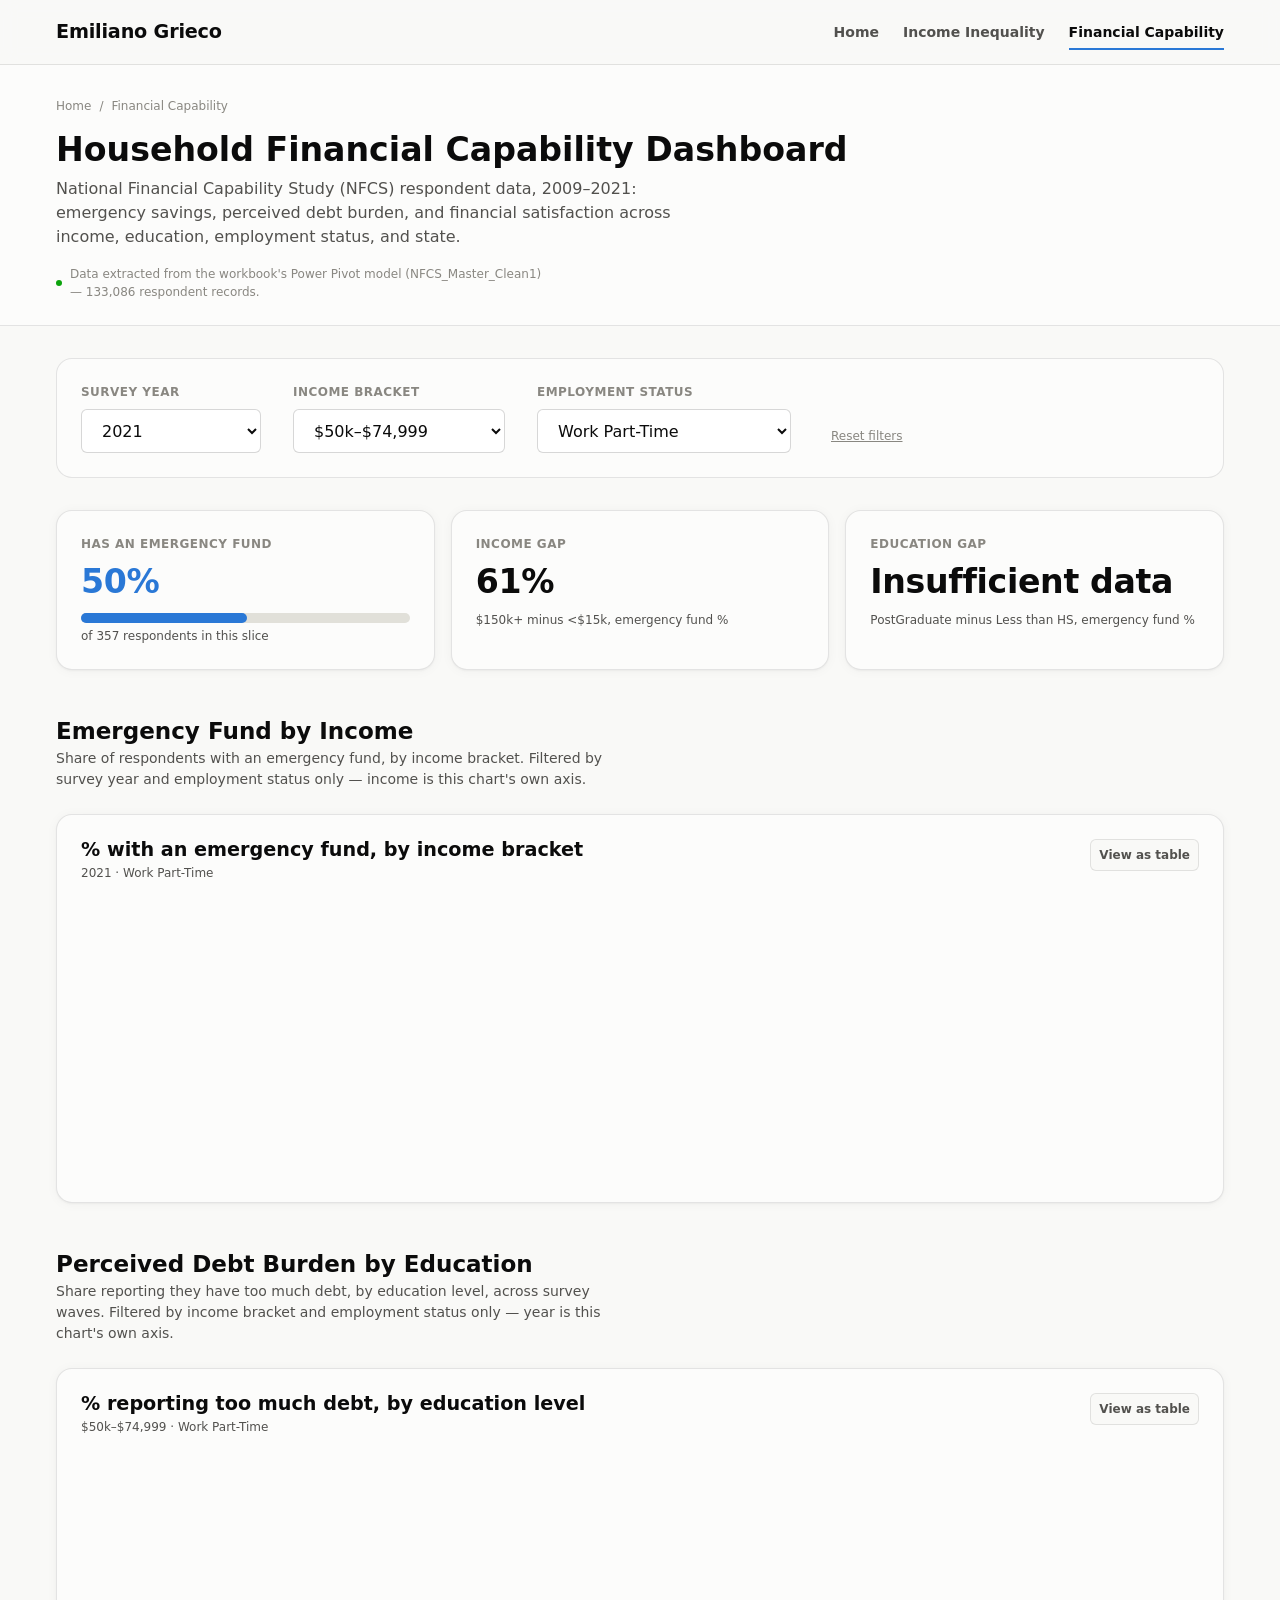
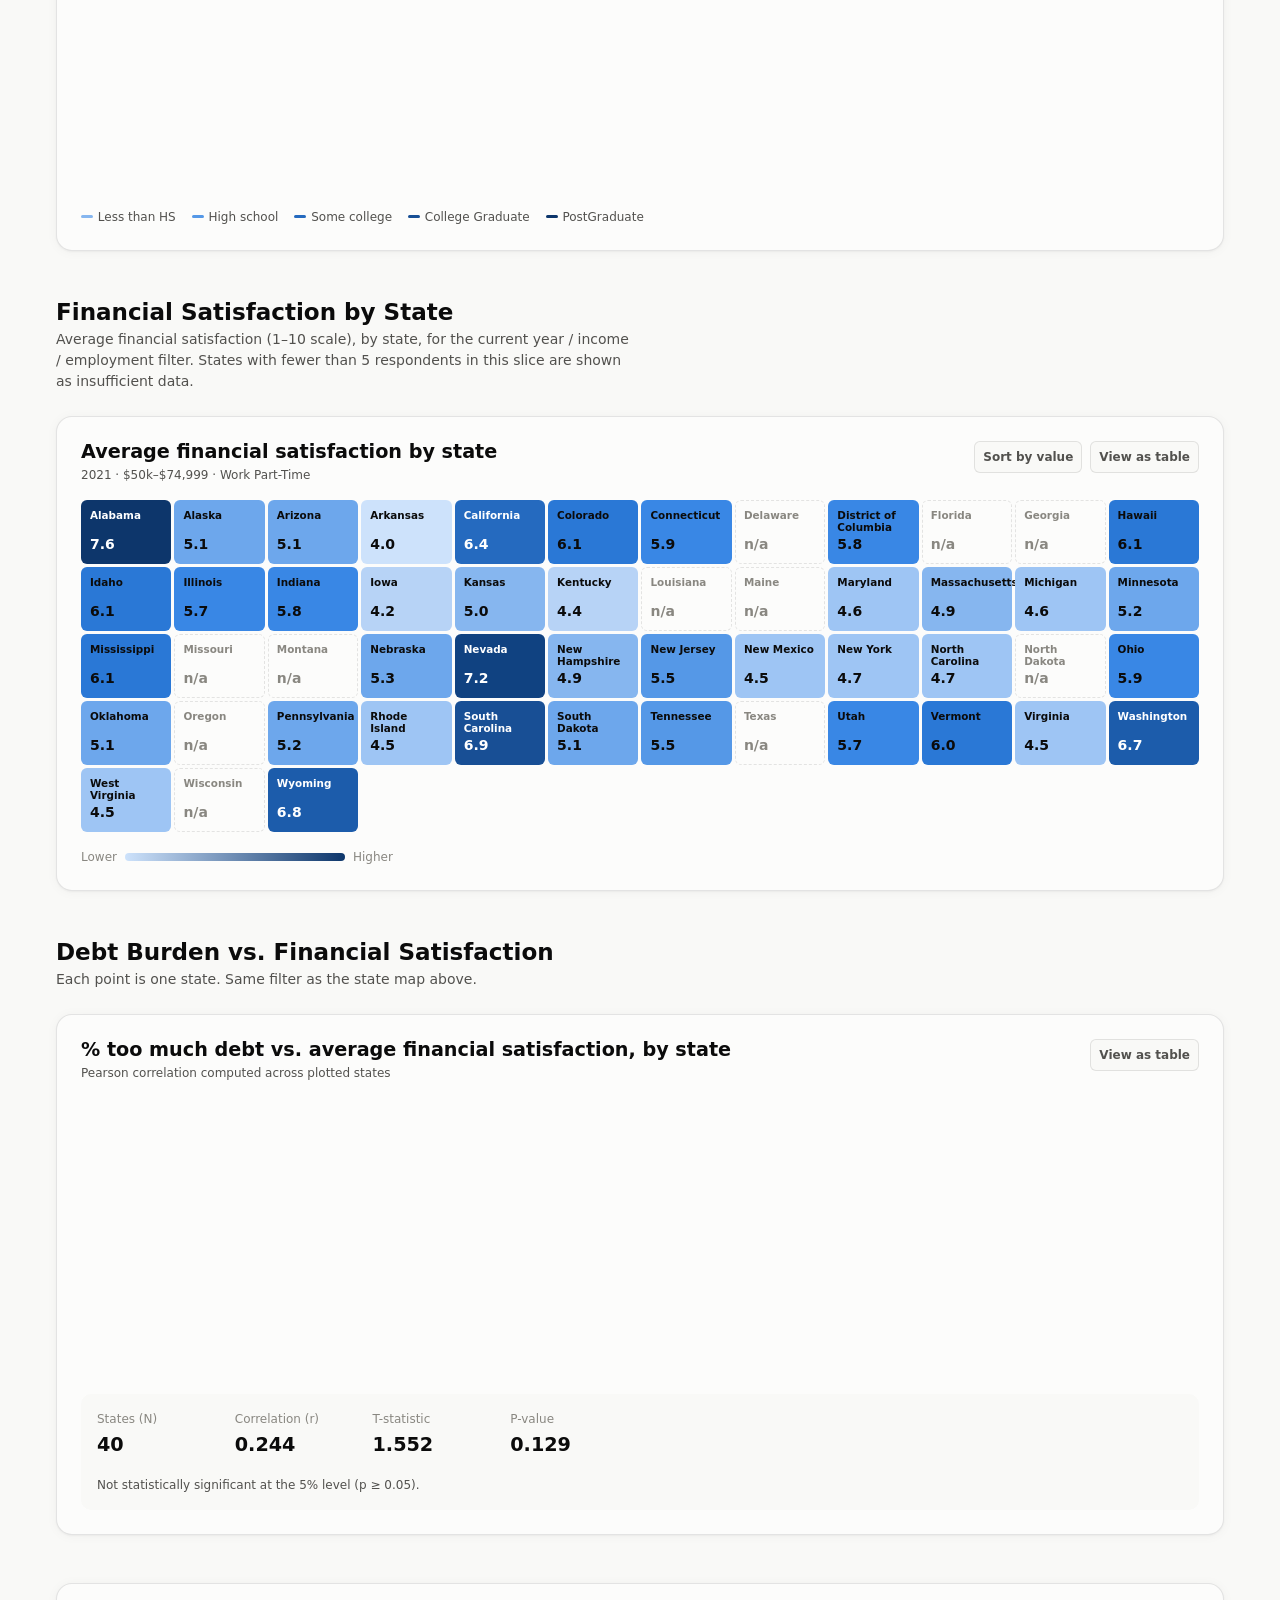
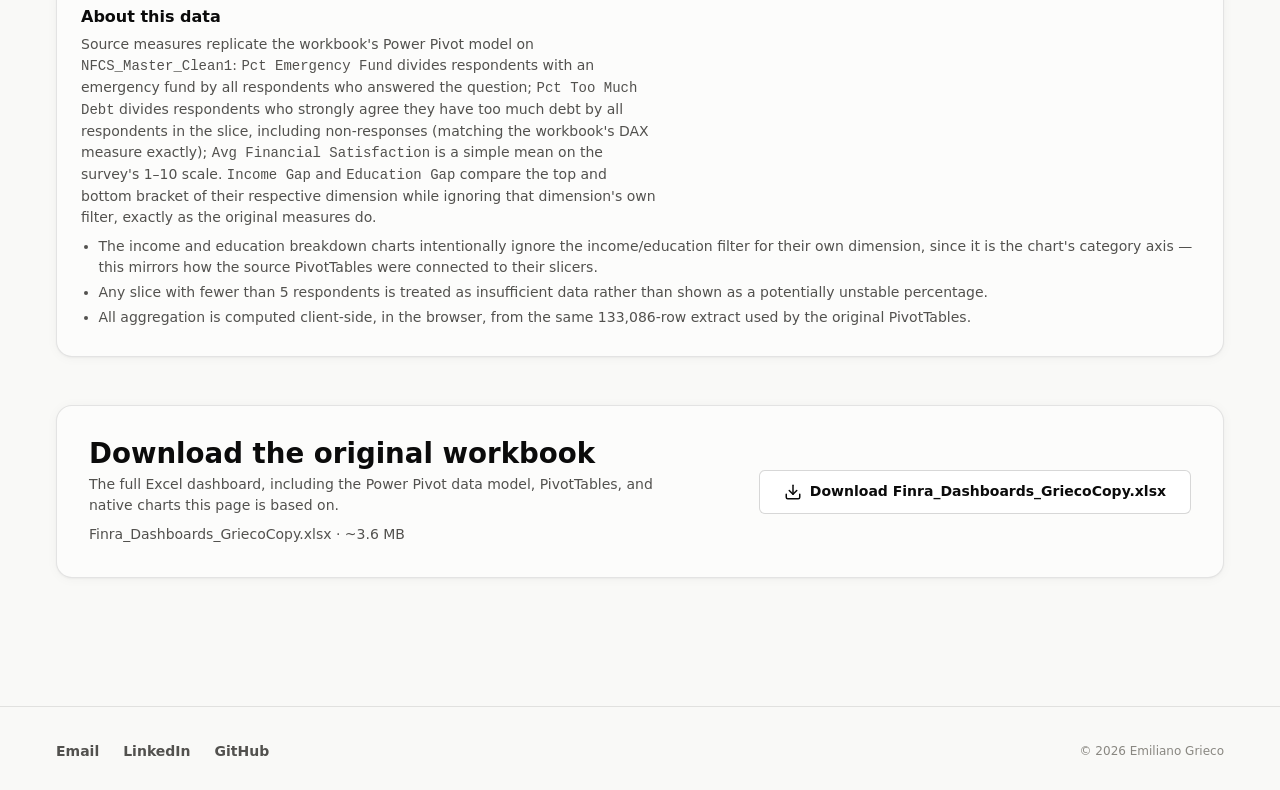
==== finra/index.html @ 2ee46f4a "Initial commit: WebTest2 portfolio site Portfolio site with Gini and FINRA data dashboards." ====
<!doctype html>
<html lang="en">
<head>
  <meta charset="UTF-8" />
  <meta name="viewport" content="width=device-width, initial-scale=1" />
  <title>Household Financial Capability Dashboard — Emiliano Grieco</title>
  <meta name="description" content="Interactive dashboard of U.S. household financial capability: emergency savings, debt burden, and financial satisfaction by income, education, employment, and state, from the National Financial Capability Study." />
  <link rel="icon" type="image/svg+xml" href="../assets/img/favicon.svg" />
  <link rel="stylesheet" href="../assets/css/styles.css" />
</head>
<body>
  <a class="skip-link" href="#main-content">Skip to main content</a>

  <header class="site-header">
    <div class="container">
      <a class="brand" href="../index.html">Emiliano Grieco</a>
      <nav class="main-nav" aria-label="Primary">
        <ul>
          <li><a href="../index.html">Home</a></li>
          <li><a href="../gini/index.html">Income Inequality</a></li>
          <li><a href="index.html" aria-current="page">Financial Capability</a></li>
        </ul>
      </nav>
    </div>
  </header>

  <div class="dash-header">
    <div class="container">
      <ol class="breadcrumb">
        <li><a href="../index.html">Home</a></li>
        <li>Financial Capability</li>
      </ol>
      <h1>Household Financial Capability Dashboard</h1>
      <p class="hero-bio">
        National Financial Capability Study (NFCS) respondent data, 2009–2021: emergency
        savings, perceived debt burden, and financial satisfaction across income, education,
        employment status, and state.
      </p>
      <p class="dash-source-note">
        <span class="dot" aria-hidden="true"></span>
        Data extracted from the workbook's Power Pivot model (NFCS_Master_Clean1) — 133,086 respondent records.
      </p>
    </div>
  </div>

  <main id="main-content" class="dash-main">
    <div class="container">

      <div class="filter-bar" role="group" aria-label="Dashboard filters">
        <div class="filter-field">
          <label for="yearSelect">Survey year</label>
          <select id="yearSelect"></select>
        </div>
        <div class="filter-field">
          <label for="incomeSelect">Income bracket</label>
          <select id="incomeSelect"></select>
        </div>
        <div class="filter-field">
          <label for="employmentSelect">Employment status</label>
          <select id="employmentSelect"></select>
        </div>
        <button class="filter-reset" id="resetFilters" type="button">Reset filters</button>
      </div>

      <section class="dash-section" aria-labelledby="kpi-heading">
        <h2 id="kpi-heading" class="sr-only">Key figures for current filter</h2>
        <div class="kpi-row" id="kpiRow">
          <div class="card stat-tile">
            <span class="stat-label">Has an emergency fund</span>
            <span class="stat-value accent skeleton" id="kpiEf">&nbsp;</span>
            <div class="heat-scale" style="margin-top:2px">
              <div class="range-track" style="flex:1;max-width:none">
                <div class="range-fill" id="kpiEfMeter" style="left:0;width:0%"></div>
              </div>
            </div>
            <span class="stat-sub" id="kpiEfSub">of respondents in this slice</span>
          </div>
          <div class="card stat-tile">
            <span class="stat-label">Income gap</span>
            <span class="stat-value skeleton" id="kpiIncomeGap">&nbsp;</span>
            <span class="stat-sub">$150k+ minus &lt;$15k, emergency fund %</span>
          </div>
          <div class="card stat-tile">
            <span class="stat-label">Education gap</span>
            <span class="stat-value skeleton" id="kpiEduGap">&nbsp;</span>
            <span class="stat-sub">PostGraduate minus Less than HS, emergency fund %</span>
          </div>
        </div>
      </section>

      <section class="dash-section" aria-labelledby="income-heading">
        <h2 id="income-heading">Emergency Fund by Income</h2>
        <p class="section-desc">Share of respondents with an emergency fund, by income bracket. Filtered by survey year and employment status only — income is this chart's own axis.</p>
        <div class="card chart-card full-width">
          <div class="chart-card-head">
            <div>
              <h3>% with an emergency fund, by income bracket</h3>
              <p class="chart-caption" id="incomeChartCaption">2021 · Work Part-Time</p>
            </div>
            <button class="table-toggle" id="incomeTableToggle" type="button" aria-pressed="false">View as table</button>
          </div>
          <div class="chart-canvas-wrap" id="incomeCanvasWrap">
            <canvas id="incomeChart" role="img" aria-label="Bar chart of percentage with an emergency fund by income bracket"></canvas>
          </div>
          <div id="incomeTableWrap" hidden></div>
        </div>
      </section>

      <section class="dash-section" aria-labelledby="debt-heading">
        <h2 id="debt-heading">Perceived Debt Burden by Education</h2>
        <p class="section-desc">Share reporting they have too much debt, by education level, across survey waves. Filtered by income bracket and employment status only — year is this chart's own axis.</p>
        <div class="card chart-card full-width">
          <div class="chart-card-head">
            <div>
              <h3>% reporting too much debt, by education level</h3>
              <p class="chart-caption" id="debtChartCaption">$50k–$74,999 · Work Part-Time</p>
            </div>
            <button class="table-toggle" id="debtTableToggle" type="button" aria-pressed="false">View as table</button>
          </div>
          <div class="chart-canvas-wrap tall" id="debtCanvasWrap">
            <canvas id="debtChart" role="img" aria-label="Line chart of percentage reporting too much debt by education level across survey years"></canvas>
          </div>
          <div class="chart-legend" id="debtLegend"></div>
          <div id="debtTableWrap" hidden></div>
        </div>
      </section>

      <section class="dash-section" aria-labelledby="state-heading">
        <h2 id="state-heading">Financial Satisfaction by State</h2>
        <p class="section-desc">Average financial satisfaction (1–10 scale), by state, for the current year / income / employment filter. States with fewer than 5 respondents in this slice are shown as insufficient data.</p>
        <div class="card chart-card full-width">
          <div class="chart-card-head">
            <div>
              <h3>Average financial satisfaction by state</h3>
              <p class="chart-caption" id="stateChartCaption">2021 · $50k–$74,999 · Work Part-Time</p>
            </div>
            <div class="cluster" style="gap:8px">
              <button class="table-toggle" id="stateSortToggle" type="button" aria-pressed="false">Sort by value</button>
              <button class="table-toggle" id="stateTableToggle" type="button" aria-pressed="false">View as table</button>
            </div>
          </div>
          <div id="stateHeatmapWrap">
            <div class="heatmap-grid skeleton" id="stateHeatmap" style="min-height:220px"></div>
            <div class="heat-scale">
              <span>Lower</span>
              <span class="heat-scale-bar" aria-hidden="true"></span>
              <span>Higher</span>
            </div>
          </div>
          <div id="stateTableWrap" hidden></div>
        </div>
      </section>

      <section class="dash-section" aria-labelledby="corr-heading">
        <h2 id="corr-heading">Debt Burden vs. Financial Satisfaction</h2>
        <p class="section-desc">Each point is one state. Same filter as the state map above.</p>
        <div class="card chart-card full-width">
          <div class="chart-card-head">
            <div>
              <h3>% too much debt vs. average financial satisfaction, by state</h3>
              <p class="chart-caption">Pearson correlation computed across plotted states</p>
            </div>
            <button class="table-toggle" id="corrTableToggle" type="button" aria-pressed="false">View as table</button>
          </div>
          <div class="chart-canvas-wrap" id="corrCanvasWrap">
            <canvas id="corrChart" role="img" aria-label="Scatter plot of percentage too much debt versus average financial satisfaction by state"></canvas>
          </div>
          <div id="corrTableWrap" hidden></div>
          <div class="stat-box" id="corrStatBox"></div>
        </div>
      </section>

      <section class="dash-section">
        <div class="card notes-card">
          <h3>About this data</h3>
          <p>
            Source measures replicate the workbook's Power Pivot model on <code>NFCS_Master_Clean1</code>:
            <code>Pct Emergency Fund</code> divides respondents with an emergency fund by all respondents who
            answered the question; <code>Pct Too Much Debt</code> divides respondents who strongly agree they
            have too much debt by all respondents in the slice, including non-responses (matching the workbook's
            DAX measure exactly); <code>Avg Financial Satisfaction</code> is a simple mean on the survey's 1–10 scale.
            <code>Income Gap</code> and <code>Education Gap</code> compare the top and bottom bracket of their
            respective dimension while ignoring that dimension's own filter, exactly as the original measures do.
          </p>
          <ul>
            <li>The income and education breakdown charts intentionally ignore the income/education filter for their own dimension, since it is the chart's category axis — this mirrors how the source PivotTables were connected to their slicers.</li>
            <li>Any slice with fewer than 5 respondents is treated as insufficient data rather than shown as a potentially unstable percentage.</li>
            <li>All aggregation is computed client-side, in the browser, from the same 133,086-row extract used by the original PivotTables.</li>
          </ul>
        </div>
      </section>

      <section class="card download-card">
        <div class="download-copy">
          <h3>Download the original workbook</h3>
          <p>The full Excel dashboard, including the Power Pivot data model, PivotTables, and native charts this page is based on.</p>
          <p class="download-meta">Finra_Dashboards_GriecoCopy.xlsx · ~3.6 MB</p>
        </div>
        <a class="btn btn-download" href="../assets/downloads/Finra_Dashboards_GriecoCopy.xlsx" download>
          <svg width="18" height="18" viewBox="0 0 24 24" fill="none" stroke="currentColor" stroke-width="2" stroke-linecap="round" stroke-linejoin="round" aria-hidden="true"><path d="M21 15v4a2 2 0 0 1-2 2H5a2 2 0 0 1-2-2v-4"/><polyline points="7 10 12 15 17 10"/><line x1="12" y1="15" x2="12" y2="3"/></svg>
          Download Finra_Dashboards_GriecoCopy.xlsx
        </a>
      </section>

    </div>
  </main>

  <footer class="site-footer">
    <div class="container">
      <ul class="footer-links">
        <li><a href="mailto:griecoemiliano04@gmail.com">Email</a></li>
        <li><a href="https://www.linkedin.com/in/emilianogrieco" target="_blank" rel="noopener noreferrer">LinkedIn</a></li>
        <li><a href="https://github.com/Emig-123" target="_blank" rel="noopener noreferrer">GitHub</a></li>
      </ul>
      <p class="footer-note">&copy; <span id="footer-year"></span> Emiliano Grieco</p>
    </div>
  </footer>

  <script src="../assets/js/vendor/chart.umd.js"></script>
  <script src="../assets/js/charts.js"></script>
  <script src="../assets/js/finra.js"></script>
  <script>
    document.getElementById("footer-year").textContent = new Date().getFullYear();
  </script>
</body>
</html>
---- assets/css/styles.css ----
/* ==========================================================================
   Design tokens
   ========================================================================== */
:root {
  color-scheme: light;

  /* Surfaces */
  --page-bg: #f9f9f7;
  --surface: #fcfcfb;
  --surface-raised: #ffffff;

  /* Ink */
  --ink-primary: #0b0b0b;
  --ink-secondary: #52514e;
  --ink-muted: #898781;
  --ink-on-accent: #ffffff;

  /* Structure */
  --border: rgba(11, 11, 11, 0.10);
  --border-strong: rgba(11, 11, 11, 0.16);
  --gridline: #e1e0d9;
  --baseline: #c3c2b7;

  /* Brand / accent (categorical slot 1 — blue) */
  --accent: #2a78d6;
  --accent-strong: #184f95;
  --accent-wash: rgba(42, 120, 214, 0.10);
  --accent-wash-strong: rgba(42, 120, 214, 0.18);

  /* Categorical (fixed order — never cycle) */
  --series-1: #2a78d6; /* blue */
  --series-2: #008300; /* green */
  --series-3: #e87ba4; /* magenta */
  --series-4: #eda100; /* yellow */
  --series-5: #1baf7a; /* aqua */
  --series-6: #eb6834; /* orange */
  --series-7: #4a3aa7; /* violet */
  --series-8: #e34948; /* red */

  /* Sequential blue ramp (100 light -> 700 dark) */
  --seq-100: #cde2fb;
  --seq-150: #b7d3f6;
  --seq-200: #9ec5f4;
  --seq-250: #86b6ef;
  --seq-300: #6da7ec;
  --seq-350: #5598e7;
  --seq-400: #3987e5;
  --seq-450: #2a78d6;
  --seq-500: #256abf;
  --seq-550: #1c5cab;
  --seq-600: #184f95;
  --seq-650: #104281;
  --seq-700: #0d366b;

  /* Diverging */
  --div-pos: #2a78d6;
  --div-neg: #e34948;
  --div-mid: #f0efec;

  /* Status (fixed — never themed) */
  --status-good: #0ca30c;
  --status-good-text: #006300;
  --status-warning: #fab219;
  --status-serious: #ec835a;
  --status-critical: #d03b3b;

  /* Spacing (8px unit, 4px fine) */
  --sp-1: 0.25rem;  /* 4  */
  --sp-2: 0.5rem;   /* 8  */
  --sp-3: 1rem;     /* 16 */
  --sp-4: 1.5rem;   /* 24 */
  --sp-5: 2rem;     /* 32 */
  --sp-6: 3rem;     /* 48 */
  --sp-7: 4rem;     /* 64 */

  /* Type scale (Minor Third, 16px base) */
  --fs-xs: 0.75rem;
  --fs-sm: 0.875rem;
  --fs-base: 1rem;
  --fs-md: 1.2rem;
  --fs-lg: 1.44rem;
  --fs-xl: 1.728rem;
  --fs-2xl: 2.074rem;
  --fs-3xl: clamp(2.074rem, 1.7rem + 1.6vw, 3rem);
  --fs-hero: clamp(2.488rem, 2rem + 2.2vw, 4rem);

  --font-sans: system-ui, -apple-system, "Segoe UI", Roboto, sans-serif;

  --radius-sm: 6px;
  --radius-md: 10px;
  --radius-lg: 16px;

  --shadow-card: 0 1px 2px rgba(11, 11, 11, 0.04), 0 1px 12px rgba(11, 11, 11, 0.04);

  --max-width: 76rem;

  --transition-fast: 120ms ease;
  --transition-base: 200ms ease;
}

@media (prefers-color-scheme: dark) {
  :root:where(:not([data-theme="light"])) {
    color-scheme: dark;

    --page-bg: #0d0d0d;
    --surface: #1a1a19;
    --surface-raised: #201f1e;

    --ink-primary: #ffffff;
    --ink-secondary: #c3c2b7;
    --ink-muted: #898781;
    --ink-on-accent: #ffffff;

    --border: rgba(255, 255, 255, 0.10);
    --border-strong: rgba(255, 255, 255, 0.18);
    --gridline: #2c2c2a;
    --baseline: #383835;

    --accent: #3987e5;
    --accent-strong: #86b6ef;
    --accent-wash: rgba(57, 135, 229, 0.14);
    --accent-wash-strong: rgba(57, 135, 229, 0.24);

    --series-1: #3987e5;
    --series-2: #008300;
    --series-3: #d55181;
    --series-4: #c98500;
    --series-5: #199e70;
    --series-6: #d95926;
    --series-7: #9085e9;
    --series-8: #e66767;

    --div-pos: #3987e5;
    --div-neg: #e66767;
    --div-mid: #383835;

    --status-good: #0ca30c;
    --status-good-text: #0ca30c;

    --shadow-card: 0 1px 2px rgba(0, 0, 0, 0.3), 0 1px 12px rgba(0, 0, 0, 0.24);
  }
}

:root[data-theme="dark"] {
  color-scheme: dark;
  --page-bg: #0d0d0d;
  --surface: #1a1a19;
  --surface-raised: #201f1e;
  --ink-primary: #ffffff;
  --ink-secondary: #c3c2b7;
  --ink-muted: #898781;
  --ink-on-accent: #ffffff;
  --border: rgba(255, 255, 255, 0.10);
  --border-strong: rgba(255, 255, 255, 0.18);
  --gridline: #2c2c2a;
  --baseline: #383835;
  --accent: #3987e5;
  --accent-strong: #86b6ef;
  --accent-wash: rgba(57, 135, 229, 0.14);
  --accent-wash-strong: rgba(57, 135, 229, 0.24);
  --series-1: #3987e5;
  --series-2: #008300;
  --series-3: #d55181;
  --series-4: #c98500;
  --series-5: #199e70;
  --series-6: #d95926;
  --series-7: #9085e9;
  --series-8: #e66767;
  --div-pos: #3987e5;
  --div-neg: #e66767;
  --div-mid: #383835;
  --shadow-card: 0 1px 2px rgba(0, 0, 0, 0.3), 0 1px 12px rgba(0, 0, 0, 0.24);
}

/* ==========================================================================
   Reset & base
   ========================================================================== */
*, *::before, *::after { box-sizing: border-box; }
* { margin: 0; }

html {
  font-size: 100%;
  -webkit-text-size-adjust: 100%;
}

html {
  overflow-x: hidden;
}

body {
  font-family: var(--font-sans);
  font-size: var(--fs-base);
  line-height: 1.5;
  color: var(--ink-primary);
  background: var(--page-bg);
  min-height: 100vh;
  overflow-x: hidden;
}

img, picture, svg { display: block; max-width: 100%; }

h1, h2, h3, h4 { line-height: 1.15; font-weight: 700; text-wrap: balance; }
h1 { font-size: var(--fs-3xl); }
h2 { font-size: var(--fs-2xl); }
h3 { font-size: var(--fs-xl); }
h4 { font-size: var(--fs-md); }

p { max-width: 65ch; }
p.wide { max-width: none; }

a { color: var(--accent); text-decoration-thickness: from-font; text-underline-offset: 0.15em; }
a:hover { color: var(--accent-strong); }

ul, ol { padding-left: 1.25em; }

button, input, select, textarea { font: inherit; color: inherit; }

table { border-collapse: collapse; width: 100%; }

@media (prefers-reduced-motion: reduce) {
  *, *::before, *::after {
    animation-duration: 0.01ms !important;
    animation-iteration-count: 1 !important;
    transition-duration: 0.01ms !important;
    scroll-behavior: auto !important;
  }
}

/* Focus visibility */
:focus-visible {
  outline: 2px solid var(--accent);
  outline-offset: 2px;
  border-radius: 2px;
}
:focus:not(:focus-visible) { outline: none; }

.sr-only {
  position: absolute;
  width: 1px; height: 1px;
  padding: 0; margin: -1px;
  overflow: hidden;
  clip: rect(0, 0, 0, 0);
  white-space: nowrap;
  border: 0;
}

.skip-link {
  position: absolute;
  left: var(--sp-3);
  top: -3rem;
  z-index: 100;
  background: var(--accent);
  color: var(--ink-on-accent);
  padding: var(--sp-2) var(--sp-3);
  border-radius: var(--radius-sm);
  font-weight: 600;
  transition: top var(--transition-fast);
}
.skip-link:focus {
  top: var(--sp-3);
}

/* ==========================================================================
   Layout
   ========================================================================== */
.container {
  width: 100%;
  max-width: var(--max-width);
  margin-inline: auto;
  padding-inline: var(--sp-4);
  min-width: 0;
}

@media (max-width: 640px) {
  .container { padding-inline: var(--sp-3); }
}

.stack { display: flex; flex-direction: column; }
.cluster { display: flex; flex-wrap: wrap; align-items: center; }

/* ==========================================================================
   Header / Nav
   ========================================================================== */
.site-header {
  position: sticky;
  top: 0;
  z-index: 40;
  background: color-mix(in srgb, var(--page-bg) 88%, transparent);
  backdrop-filter: blur(8px);
  border-bottom: 1px solid var(--border);
}

.site-header .container {
  display: flex;
  align-items: center;
  justify-content: space-between;
  flex-wrap: wrap;
  row-gap: var(--sp-2);
  min-height: 4rem;
  padding-block: var(--sp-2);
}

.brand {
  font-weight: 700;
  font-size: var(--fs-md);
  color: var(--ink-primary);
  text-decoration: none;
  letter-spacing: -0.01em;
}
.brand:hover { color: var(--ink-primary); }

.main-nav ul {
  display: flex;
  flex-wrap: wrap;
  gap: var(--sp-4);
  list-style: none;
  padding: 0;
}

@media (max-width: 480px) {
  .main-nav ul { gap: var(--sp-3); }
  .main-nav a { font-size: var(--fs-xs); }
}

.main-nav a {
  color: var(--ink-secondary);
  text-decoration: none;
  font-size: var(--fs-sm);
  font-weight: 600;
  padding: var(--sp-2) 0;
  border-bottom: 2px solid transparent;
}
.main-nav a:hover,
.main-nav a[aria-current="page"] {
  color: var(--ink-primary);
  border-bottom-color: var(--accent);
}

/* ==========================================================================
   Footer
   ========================================================================== */
.site-footer {
  border-top: 1px solid var(--border);
  margin-top: var(--sp-7);
  padding-block: var(--sp-5);
}

.site-footer .container {
  display: flex;
  flex-wrap: wrap;
  gap: var(--sp-3);
  align-items: center;
  justify-content: space-between;
}

.footer-links {
  display: flex;
  gap: var(--sp-4);
  list-style: none;
  padding: 0;
  flex-wrap: wrap;
}

.footer-links a {
  color: var(--ink-secondary);
  text-decoration: none;
  font-size: var(--fs-sm);
  font-weight: 600;
}
.footer-links a:hover { color: var(--accent); }

.footer-note {
  color: var(--ink-muted);
  font-size: var(--fs-xs);
}

/* ==========================================================================
   Buttons
   ========================================================================== */
.btn {
  display: inline-flex;
  align-items: center;
  gap: var(--sp-2);
  padding: var(--sp-2) var(--sp-4);
  border-radius: var(--radius-sm);
  border: 1px solid transparent;
  font-weight: 600;
  font-size: var(--fs-sm);
  text-decoration: none;
  cursor: pointer;
  min-height: 44px;
  transition: background var(--transition-fast), border-color var(--transition-fast), transform var(--transition-fast);
}
.btn:active { transform: translateY(1px); }

.btn-primary {
  background: var(--accent);
  color: var(--ink-on-accent);
}
.btn-primary:hover { background: var(--accent-strong); color: var(--ink-on-accent); }

.btn-secondary {
  background: transparent;
  color: var(--ink-primary);
  border-color: var(--border-strong);
}
.btn-secondary:hover { background: var(--accent-wash); border-color: var(--accent); }

.btn-download {
  background: var(--surface-raised);
  color: var(--ink-primary);
  border-color: var(--border-strong);
}
.btn-download:hover { border-color: var(--accent); color: var(--accent); }
.btn-download svg { flex-shrink: 0; }

/* ==========================================================================
   Cards
   ========================================================================== */
.card {
  background: var(--surface);
  border: 1px solid var(--border);
  border-radius: var(--radius-lg);
  box-shadow: var(--shadow-card);
}

.project-card {
  display: flex;
  flex-direction: column;
  gap: var(--sp-3);
  padding: var(--sp-5);
  text-decoration: none;
  color: inherit;
  transition: border-color var(--transition-base), transform var(--transition-base);
}
.project-card:hover {
  border-color: var(--accent);
  transform: translateY(-2px);
}
.project-card:hover .project-card-cta { color: var(--accent-strong); }

.project-card-kicker {
  display: inline-flex;
  align-items: center;
  gap: var(--sp-2);
  font-size: var(--fs-xs);
  font-weight: 700;
  text-transform: uppercase;
  letter-spacing: 0.06em;
  color: var(--accent);
}

.project-card h3 { margin-top: var(--sp-1); }
.project-card p { color: var(--ink-secondary); }

.project-card-meta {
  display: flex;
  flex-wrap: wrap;
  gap: var(--sp-2);
  margin-top: var(--sp-2);
}

.chip {
  font-size: var(--fs-xs);
  font-weight: 600;
  color: var(--ink-secondary);
  background: var(--page-bg);
  border: 1px solid var(--border);
  padding: 0.2rem var(--sp-2);
  border-radius: 999px;
}

.project-card-cta {
  margin-top: auto;
  font-weight: 700;
  font-size: var(--fs-sm);
  color: var(--ink-primary);
  display: inline-flex;
  align-items: center;
  gap: var(--sp-1);
}

/* ==========================================================================
   Hero
   ========================================================================== */
.hero {
  padding-block: var(--sp-7) var(--sp-6);
}

.hero-kicker {
  font-size: var(--fs-sm);
  font-weight: 700;
  color: var(--accent);
  text-transform: uppercase;
  letter-spacing: 0.08em;
  margin-bottom: var(--sp-2);
}

.hero h1 { max-width: 18ch; }

.hero-bio {
  margin-top: var(--sp-4);
  font-size: var(--fs-md);
  color: var(--ink-secondary);
  max-width: 62ch;
}

.hero-links {
  margin-top: var(--sp-5);
  display: flex;
  gap: var(--sp-3);
  flex-wrap: wrap;
}

/* ==========================================================================
   Project grid
   ========================================================================== */
.project-grid {
  display: grid;
  grid-template-columns: repeat(2, 1fr);
  gap: var(--sp-4);
  margin-block: var(--sp-6);
}
.project-grid > * { min-width: 0; }

@media (max-width: 720px) {
  .project-grid { grid-template-columns: 1fr; }
}

.section-heading {
  margin-bottom: var(--sp-4);
}
.section-heading p { color: var(--ink-secondary); margin-top: var(--sp-1); }

/* ==========================================================================
   Dashboard page shell
   ========================================================================== */
.dash-header {
  padding-block: var(--sp-5) var(--sp-4);
  border-bottom: 1px solid var(--border);
  background: var(--surface);
}

.breadcrumb {
  list-style: none;
  display: flex;
  gap: var(--sp-2);
  padding: 0;
  font-size: var(--fs-xs);
  color: var(--ink-muted);
  margin-bottom: var(--sp-3);
}
.breadcrumb a { color: var(--ink-muted); text-decoration: none; }
.breadcrumb a:hover { color: var(--accent); }
.breadcrumb li:not(:last-child)::after { content: "/"; margin-left: var(--sp-2); }

.dash-header h1 { font-size: var(--fs-2xl); }
.dash-header .hero-bio { margin-top: var(--sp-2); font-size: var(--fs-base); }

.dash-source-note {
  margin-top: var(--sp-3);
  font-size: var(--fs-xs);
  color: var(--ink-muted);
  display: flex;
  align-items: center;
  gap: var(--sp-2);
}
.dash-source-note .dot { width: 6px; height: 6px; border-radius: 50%; background: var(--status-good); flex-shrink: 0; }

.dash-main { padding-block: var(--sp-5) var(--sp-7); }

.dash-section { margin-bottom: var(--sp-6); }
.dash-section h2 { font-size: var(--fs-lg); margin-bottom: var(--sp-1); }
.dash-section .section-desc { color: var(--ink-secondary); font-size: var(--fs-sm); margin-bottom: var(--sp-4); }

/* ==========================================================================
   Filter bar
   ========================================================================== */
.filter-bar {
  display: flex;
  flex-wrap: wrap;
  gap: var(--sp-5);
  align-items: flex-end;
  padding: var(--sp-4);
  background: var(--surface);
  border: 1px solid var(--border);
  border-radius: var(--radius-lg);
  margin-bottom: var(--sp-5);
  position: sticky;
  top: 4rem;
  z-index: 20;
}

.filter-field {
  display: flex;
  flex-direction: column;
  gap: var(--sp-2);
  min-width: 180px;
}

.filter-field label {
  font-size: var(--fs-xs);
  font-weight: 700;
  text-transform: uppercase;
  letter-spacing: 0.04em;
  color: var(--ink-muted);
}

.filter-field select {
  padding: var(--sp-2) var(--sp-3);
  border-radius: var(--radius-sm);
  border: 1px solid var(--border-strong);
  background: var(--surface-raised);
  color: var(--ink-primary);
  min-height: 44px;
}

.filter-value {
  font-weight: 700;
  color: var(--ink-primary);
  font-size: var(--fs-sm);
}

.year-slider-row {
  display: flex;
  align-items: center;
  gap: var(--sp-3);
}

.year-slider-row input[type="range"] {
  width: 220px;
  accent-color: var(--accent);
  min-height: 44px;
}

.filter-reset {
  font-size: var(--fs-xs);
  color: var(--ink-muted);
  background: none;
  border: none;
  cursor: pointer;
  text-decoration: underline;
  padding: var(--sp-2);
}
.filter-reset:hover { color: var(--accent); }

/* ==========================================================================
   Stat tiles / KPI row
   ========================================================================== */
.kpi-row {
  display: grid;
  grid-template-columns: repeat(auto-fit, minmax(200px, 1fr));
  gap: var(--sp-3);
  margin-bottom: var(--sp-5);
}
.kpi-row > * { min-width: 0; }

.stat-tile {
  padding: var(--sp-4);
  display: flex;
  flex-direction: column;
  gap: var(--sp-1);
}

.stat-label {
  font-size: var(--fs-xs);
  font-weight: 700;
  text-transform: uppercase;
  letter-spacing: 0.04em;
  color: var(--ink-muted);
}

.stat-value {
  font-size: var(--fs-2xl);
  font-weight: 700;
  font-variant-numeric: proportional-nums;
  letter-spacing: -0.01em;
}

.stat-sub {
  font-size: var(--fs-xs);
  color: var(--ink-secondary);
}

.stat-value.accent { color: var(--accent); }

/* ==========================================================================
   Chart cards
   ========================================================================== */
.chart-grid {
  display: grid;
  grid-template-columns: repeat(2, 1fr);
  gap: var(--sp-4);
}
.chart-grid > * { min-width: 0; }

@media (max-width: 860px) {
  .chart-grid { grid-template-columns: 1fr; }
}

.chart-card {
  padding: var(--sp-4);
  display: flex;
  flex-direction: column;
}

.chart-card.full-width { grid-column: 1 / -1; }

.chart-card-head {
  display: flex;
  justify-content: space-between;
  align-items: flex-start;
  gap: var(--sp-3);
  margin-bottom: var(--sp-3);
}

.chart-card-head h3 { font-size: var(--fs-md); }
.chart-card-head .chart-caption { color: var(--ink-secondary); font-size: var(--fs-xs); margin-top: 0.2em; }

.table-toggle {
  font-size: var(--fs-xs);
  font-weight: 600;
  color: var(--ink-secondary);
  background: var(--page-bg);
  border: 1px solid var(--border);
  border-radius: var(--radius-sm);
  padding: var(--sp-1) var(--sp-2);
  cursor: pointer;
  white-space: nowrap;
  min-height: 32px;
}
.table-toggle:hover { border-color: var(--accent); color: var(--accent); }
.table-toggle[aria-pressed="true"] { background: var(--accent); color: var(--ink-on-accent); border-color: var(--accent); }

.chart-canvas-wrap {
  position: relative;
  min-height: 280px;
}

.chart-canvas-wrap .empty-state {
  position: absolute;
  inset: 0;
  display: flex;
  align-items: center;
  justify-content: center;
}

.chart-canvas-wrap.tall { min-height: 340px; }

.chart-data-table {
  font-size: var(--fs-sm);
}
.chart-data-table caption { text-align: left; color: var(--ink-muted); font-size: var(--fs-xs); margin-bottom: var(--sp-2); }
.chart-data-table th, .chart-data-table td {
  text-align: left;
  padding: var(--sp-2) var(--sp-3);
  border-bottom: 1px solid var(--border);
  font-variant-numeric: tabular-nums;
}
.chart-data-table th { color: var(--ink-muted); font-weight: 600; font-size: var(--fs-xs); text-transform: uppercase; letter-spacing: 0.03em; }
.chart-data-table-wrap { max-height: 320px; overflow: auto; }

.chart-legend {
  display: flex;
  flex-wrap: wrap;
  gap: var(--sp-3);
  margin-top: var(--sp-3);
  font-size: var(--fs-xs);
  color: var(--ink-secondary);
}
.chart-legend-item { display: inline-flex; align-items: center; gap: 0.4em; }
.chart-legend-key { width: 12px; height: 3px; border-radius: 2px; flex-shrink: 0; }
.chart-legend-dot { width: 9px; height: 9px; border-radius: 50%; flex-shrink: 0; }

/* ==========================================================================
   Custom tooltip
   ========================================================================== */
.viz-tooltip {
  position: fixed;
  z-index: 60;
  pointer-events: none;
  background: var(--surface-raised);
  border: 1px solid var(--border-strong);
  border-radius: var(--radius-sm);
  box-shadow: var(--shadow-card);
  padding: var(--sp-2) var(--sp-3);
  font-size: var(--fs-xs);
  color: var(--ink-primary);
  max-width: 240px;
  opacity: 0;
  transform: translate(-50%, calc(-100% - 10px));
  transition: opacity var(--transition-fast);
}
.viz-tooltip.visible { opacity: 1; }
.viz-tooltip .tt-title { font-weight: 700; margin-bottom: var(--sp-1); }
.viz-tooltip .tt-row { display: flex; align-items: center; gap: 0.4em; justify-content: space-between; gap: var(--sp-3); }
.viz-tooltip .tt-key { width: 10px; height: 2px; border-radius: 1px; flex-shrink: 0; }
.viz-tooltip .tt-val { font-weight: 700; font-variant-numeric: tabular-nums; }

/* ==========================================================================
   Heatmap grid (state tiles)
   ========================================================================== */
.heatmap-controls {
  display: flex;
  gap: var(--sp-2);
  margin-bottom: var(--sp-3);
  flex-wrap: wrap;
  align-items: center;
}

.heatmap-grid {
  display: grid;
  grid-template-columns: repeat(auto-fill, minmax(84px, 1fr));
  gap: 3px;
}

.heat-tile {
  border-radius: var(--radius-sm);
  padding: var(--sp-2);
  min-height: 64px;
  display: flex;
  flex-direction: column;
  justify-content: space-between;
  cursor: default;
  border: 1px solid var(--border);
}

.heat-tile .heat-label {
  font-size: 0.65rem;
  font-weight: 700;
  line-height: 1.2;
}
.heat-tile .heat-value {
  font-size: var(--fs-sm);
  font-weight: 700;
  font-variant-numeric: tabular-nums;
}

.heat-scale {
  display: flex;
  align-items: center;
  gap: var(--sp-2);
  font-size: var(--fs-xs);
  color: var(--ink-muted);
  margin-top: var(--sp-3);
}
.heat-scale-bar {
  height: 8px;
  flex: 1;
  max-width: 220px;
  border-radius: 4px;
  background: linear-gradient(to right, var(--seq-100), var(--seq-700));
}

/* ==========================================================================
   Range / floating-bar chart (regions)
   ========================================================================== */
.range-chart { display: flex; flex-direction: column; gap: var(--sp-3); }
.range-row { display: grid; grid-template-columns: 140px 1fr 90px; align-items: center; gap: var(--sp-3); }
.range-row-label { font-size: var(--fs-sm); color: var(--ink-secondary); }
.range-track { position: relative; height: 10px; background: var(--gridline); border-radius: 999px; }
.range-fill { position: absolute; top: 0; bottom: 0; background: var(--series-1); border-radius: 999px; }
.range-mid { position: absolute; top: -3px; width: 3px; height: 16px; background: var(--ink-primary); border-radius: 2px; transform: translateX(-50%); }
.range-row-value { font-size: var(--fs-xs); color: var(--ink-muted); text-align: right; font-variant-numeric: tabular-nums; }

/* ==========================================================================
   Correlation stat box
   ========================================================================== */
.stat-box {
  display: grid;
  grid-template-columns: repeat(auto-fit, minmax(110px, 1fr));
  gap: var(--sp-3);
  padding: var(--sp-3);
  background: var(--page-bg);
  border-radius: var(--radius-md);
  margin-top: var(--sp-3);
}
.stat-box-item { display: flex; flex-direction: column; gap: 0.2em; }
.stat-box-item .k { font-size: var(--fs-xs); color: var(--ink-muted); }
.stat-box-item .v { font-size: var(--fs-md); font-weight: 700; font-variant-numeric: tabular-nums; }
.stat-box-note { grid-column: 1 / -1; font-size: var(--fs-xs); color: var(--ink-secondary); }

/* ==========================================================================
   Skeleton / loading
   ========================================================================== */
.skeleton {
  position: relative;
  overflow: hidden;
  background: var(--gridline);
  border-radius: var(--radius-sm);
}
.skeleton::after {
  content: "";
  position: absolute;
  inset: 0;
  background: linear-gradient(90deg, transparent, color-mix(in srgb, var(--surface-raised) 60%, transparent), transparent);
  animation: shimmer 1.4s infinite;
}
@keyframes shimmer {
  from { transform: translateX(-100%); }
  to { transform: translateX(100%); }
}
@media (prefers-reduced-motion: reduce) {
  .skeleton::after { animation: none; }
}

.empty-state, .error-state {
  padding: var(--sp-5);
  text-align: center;
  color: var(--ink-muted);
  font-size: var(--fs-sm);
}
.error-state { color: var(--status-critical); }

/* ==========================================================================
   Download section
   ========================================================================== */
.download-card {
  display: flex;
  flex-wrap: wrap;
  gap: var(--sp-4);
  align-items: center;
  justify-content: space-between;
  padding: var(--sp-5);
  margin-top: var(--sp-6);
}

.download-card .download-copy h3 { margin-bottom: var(--sp-1); }
.download-card .download-copy p { color: var(--ink-secondary); font-size: var(--fs-sm); }
.download-card .download-meta { font-size: var(--fs-xs); color: var(--ink-muted); margin-top: var(--sp-2); }

/* ==========================================================================
   Methodology / notes
   ========================================================================== */
.notes-card {
  padding: var(--sp-4);
  font-size: var(--fs-sm);
  color: var(--ink-secondary);
}
.notes-card h3 { font-size: var(--fs-base); color: var(--ink-primary); margin-bottom: var(--sp-2); }
.notes-card ul { margin-top: var(--sp-2); }
.notes-card li { margin-bottom: var(--sp-1); }

@media (max-width: 640px) {
  .filter-bar { position: static; }
  .kpi-row { grid-template-columns: 1fr 1fr; }
}
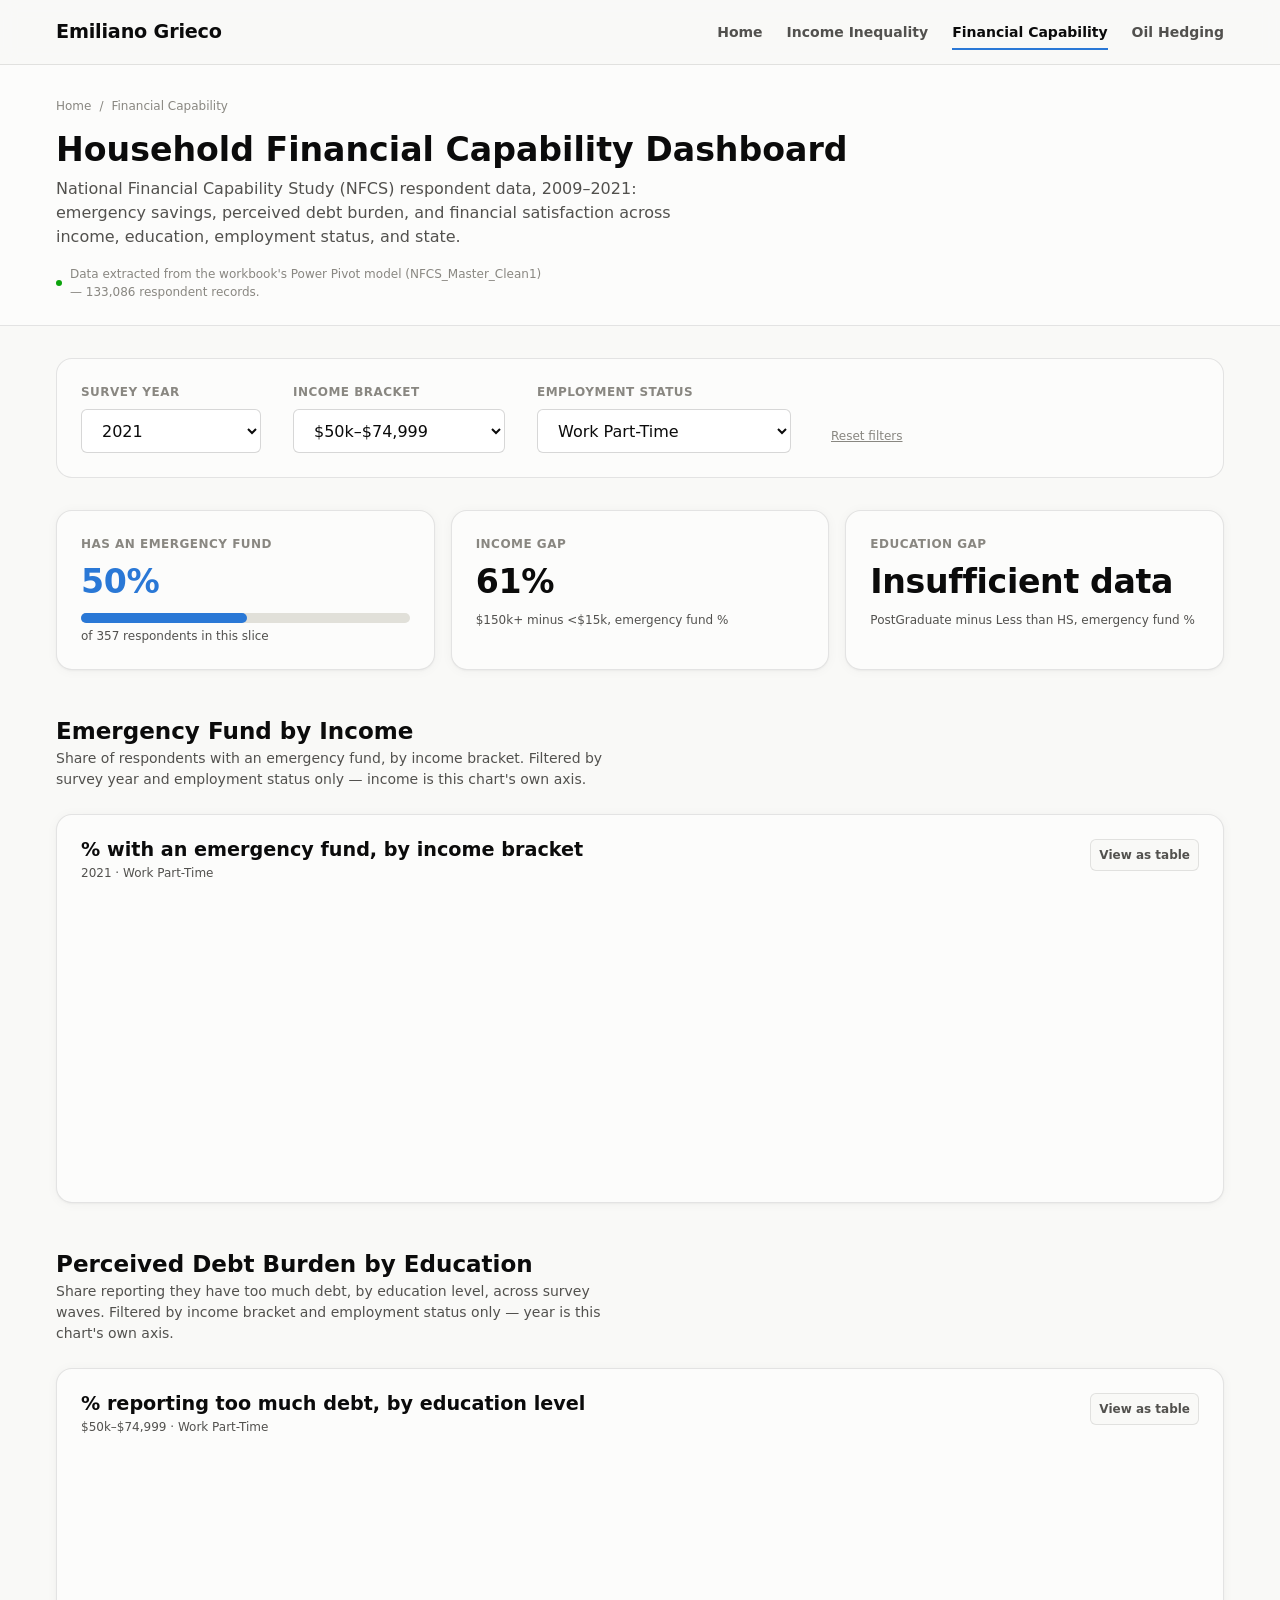
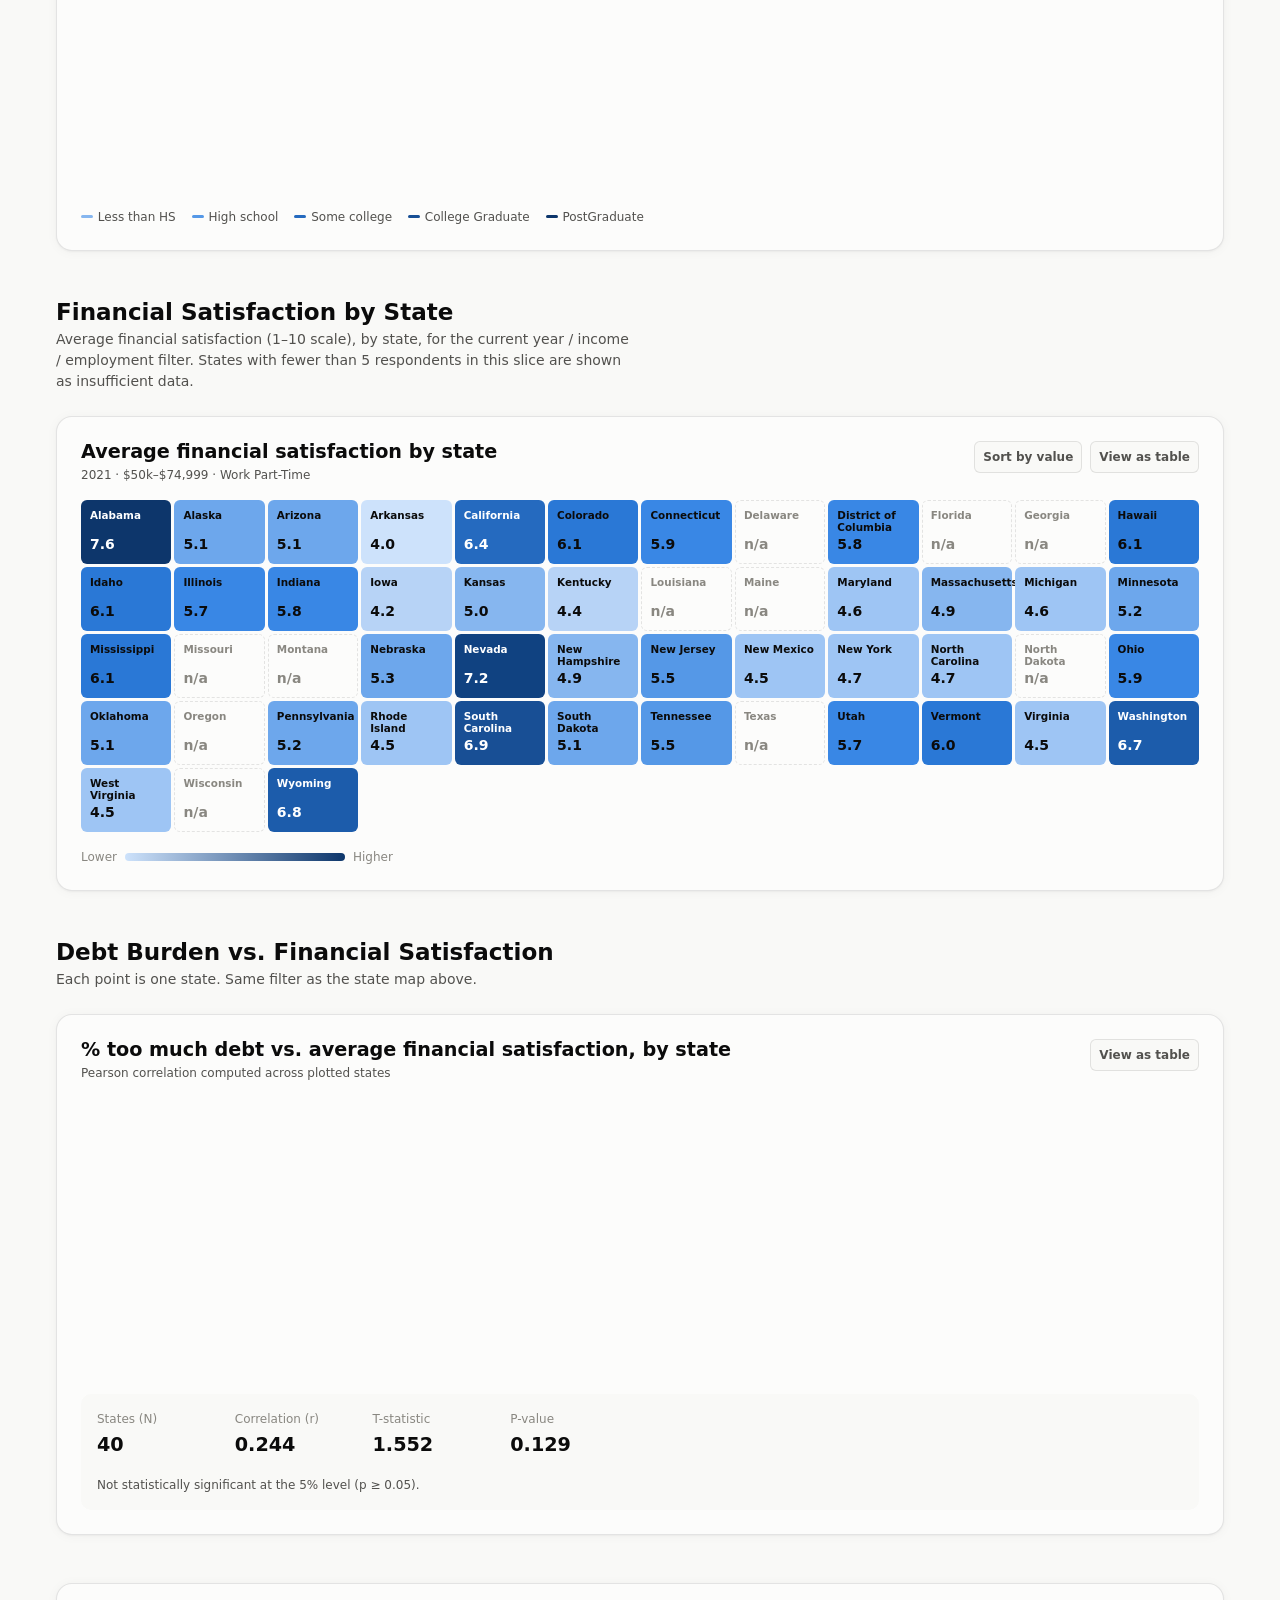
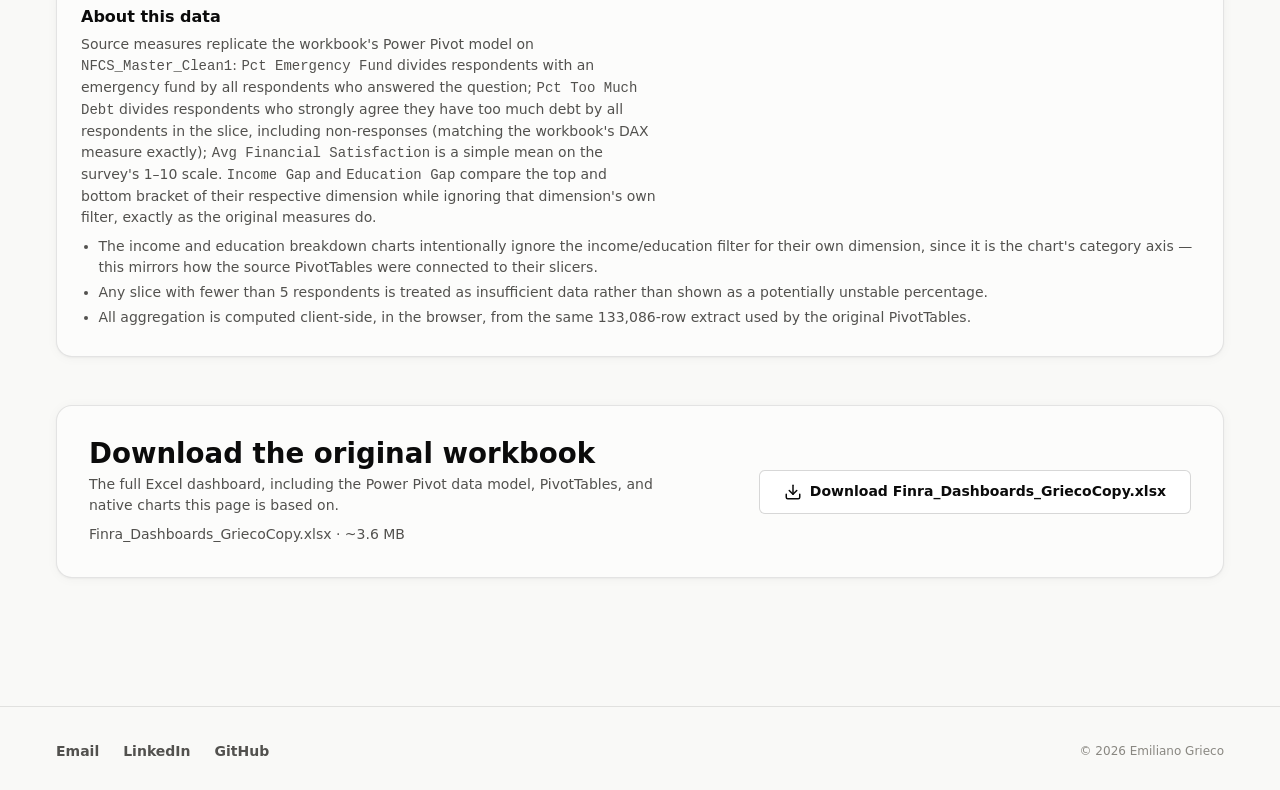
==== commit 6c7784fc: "Add Metallgesellschaft oil-hedging simulation as a third dashboard Replicates the source workbook's " ====
--- a/finra/index.html
+++ b/finra/index.html
@@ -19,6 +19,7 @@
           <li><a href="../index.html">Home</a></li>
           <li><a href="../gini/index.html">Income Inequality</a></li>
           <li><a href="index.html" aria-current="page">Financial Capability</a></li>
+          <li><a href="../mg/index.html">Oil Hedging</a></li>
         </ul>
       </nav>
     </div>
--- a/assets/css/styles.css
+++ b/assets/css/styles.css
@@ -852,6 +852,63 @@
   background: linear-gradient(to right, var(--seq-100), var(--seq-700));
 }
 
+/* Dense variant: many small tiles (e.g. a 420-cell P&L grid) rather than ~50 state tiles. */
+.heatmap-grid.dense {
+  grid-template-columns: repeat(21, minmax(0, 1fr));
+  gap: 2px;
+}
+.heatmap-grid.dense .heat-tile {
+  min-height: 34px;
+  padding: 2px 4px;
+  border-radius: 3px;
+  justify-content: center;
+  align-items: center;
+  text-align: center;
+}
+.heatmap-grid.dense .heat-tile .heat-value {
+  font-size: 0.62rem;
+  font-weight: 700;
+  line-height: 1.1;
+}
+@media (max-width: 720px) {
+  .heatmap-grid.dense { grid-template-columns: repeat(7, minmax(0, 1fr)); }
+}
+.heat-scale-bar.diverging {
+  background: linear-gradient(to right, var(--div-neg), var(--div-mid), var(--div-pos));
+}
+.heatmap-axis-row {
+  display: grid;
+  grid-template-columns: repeat(21, minmax(0, 1fr));
+  gap: 2px;
+  font-size: 0.62rem;
+  color: var(--ink-muted);
+  text-align: center;
+  margin-bottom: var(--sp-1);
+}
+@media (max-width: 720px) {
+  .heatmap-axis-row { display: none; }
+}
+.heatmap-with-axis {
+  display: flex;
+  gap: var(--sp-2);
+}
+.heatmap-row-axis {
+  display: flex;
+  flex-direction: column;
+  gap: 2px;
+  font-size: 0.62rem;
+  color: var(--ink-muted);
+  padding-top: 0;
+}
+.heatmap-row-axis span {
+  min-height: 34px;
+  display: flex;
+  align-items: center;
+}
+@media (max-width: 720px) {
+  .heatmap-row-axis { display: none; }
+}
+
 /* ==========================================================================
    Range / floating-bar chart (regions)
    ========================================================================== */
@@ -913,6 +970,60 @@
 .error-state { color: var(--status-critical); }
 
 /* ==========================================================================
+   Scenario badge (labels simulated/frozen data as such — never presented as live)
+   ========================================================================== */
+.scenario-badge {
+  display: inline-flex;
+  align-items: center;
+  gap: var(--sp-2);
+  padding: var(--sp-2) var(--sp-3);
+  border-radius: var(--radius-md);
+  background: var(--accent-wash);
+  border: 1px solid var(--accent);
+  font-size: var(--fs-xs);
+  font-weight: 600;
+  color: var(--ink-primary);
+  margin-top: var(--sp-3);
+}
+.scenario-badge .dot {
+  width: 8px;
+  height: 8px;
+  border-radius: 50%;
+  background: var(--accent);
+  flex-shrink: 0;
+}
+.scenario-badge strong { font-weight: 700; }
+
+/* ==========================================================================
+   3D isometric surface (canvas) — a supplementary view of the same heatmap
+   data. The heat-tile grid + its table toggle remain the primary accessible
+   representation; this canvas is decorative/illustrative on top of it.
+   ========================================================================== */
+.mg-3d-controls {
+  display: flex;
+  justify-content: flex-end;
+  margin-bottom: var(--sp-3);
+}
+.mg-3d-wrap {
+  position: relative;
+  min-height: 320px;
+  border: 1px solid var(--border);
+  border-radius: var(--radius-md);
+  background: var(--page-bg);
+  overflow: hidden;
+}
+.mg-3d-wrap canvas {
+  display: block;
+  width: 100%;
+  height: 320px;
+}
+.mg-3d-caption {
+  font-size: var(--fs-xs);
+  color: var(--ink-muted);
+  margin-top: var(--sp-2);
+}
+
+/* ==========================================================================
    Download section
    ========================================================================== */
 .download-card {
@@ -941,6 +1052,26 @@
 .notes-card ul { margin-top: var(--sp-2); }
 .notes-card li { margin-bottom: var(--sp-1); }
 
+/* ==========================================================================
+   Key takeaway callout
+   ========================================================================== */
+.key-takeaway {
+  padding: var(--sp-4) var(--sp-5);
+  border-left: 4px solid var(--accent);
+  font-size: var(--fs-sm);
+  color: var(--ink-secondary);
+}
+.key-takeaway h2 { font-size: var(--fs-lg); color: var(--ink-primary); margin-bottom: var(--sp-3); }
+.key-takeaway p { max-width: none; margin-bottom: var(--sp-3); }
+.key-takeaway p:last-of-type { margin-bottom: 0; }
+.key-takeaway .takeaway-sources {
+  margin-top: var(--sp-3);
+  font-size: var(--fs-xs);
+  color: var(--ink-muted);
+}
+.key-takeaway .takeaway-sources ul { margin-top: var(--sp-1); padding-left: 1.25em; }
+.key-takeaway .takeaway-sources li { margin-bottom: 0.2em; }
+
 @media (max-width: 640px) {
   .filter-bar { position: static; }
   .kpi-row { grid-template-columns: 1fr 1fr; }
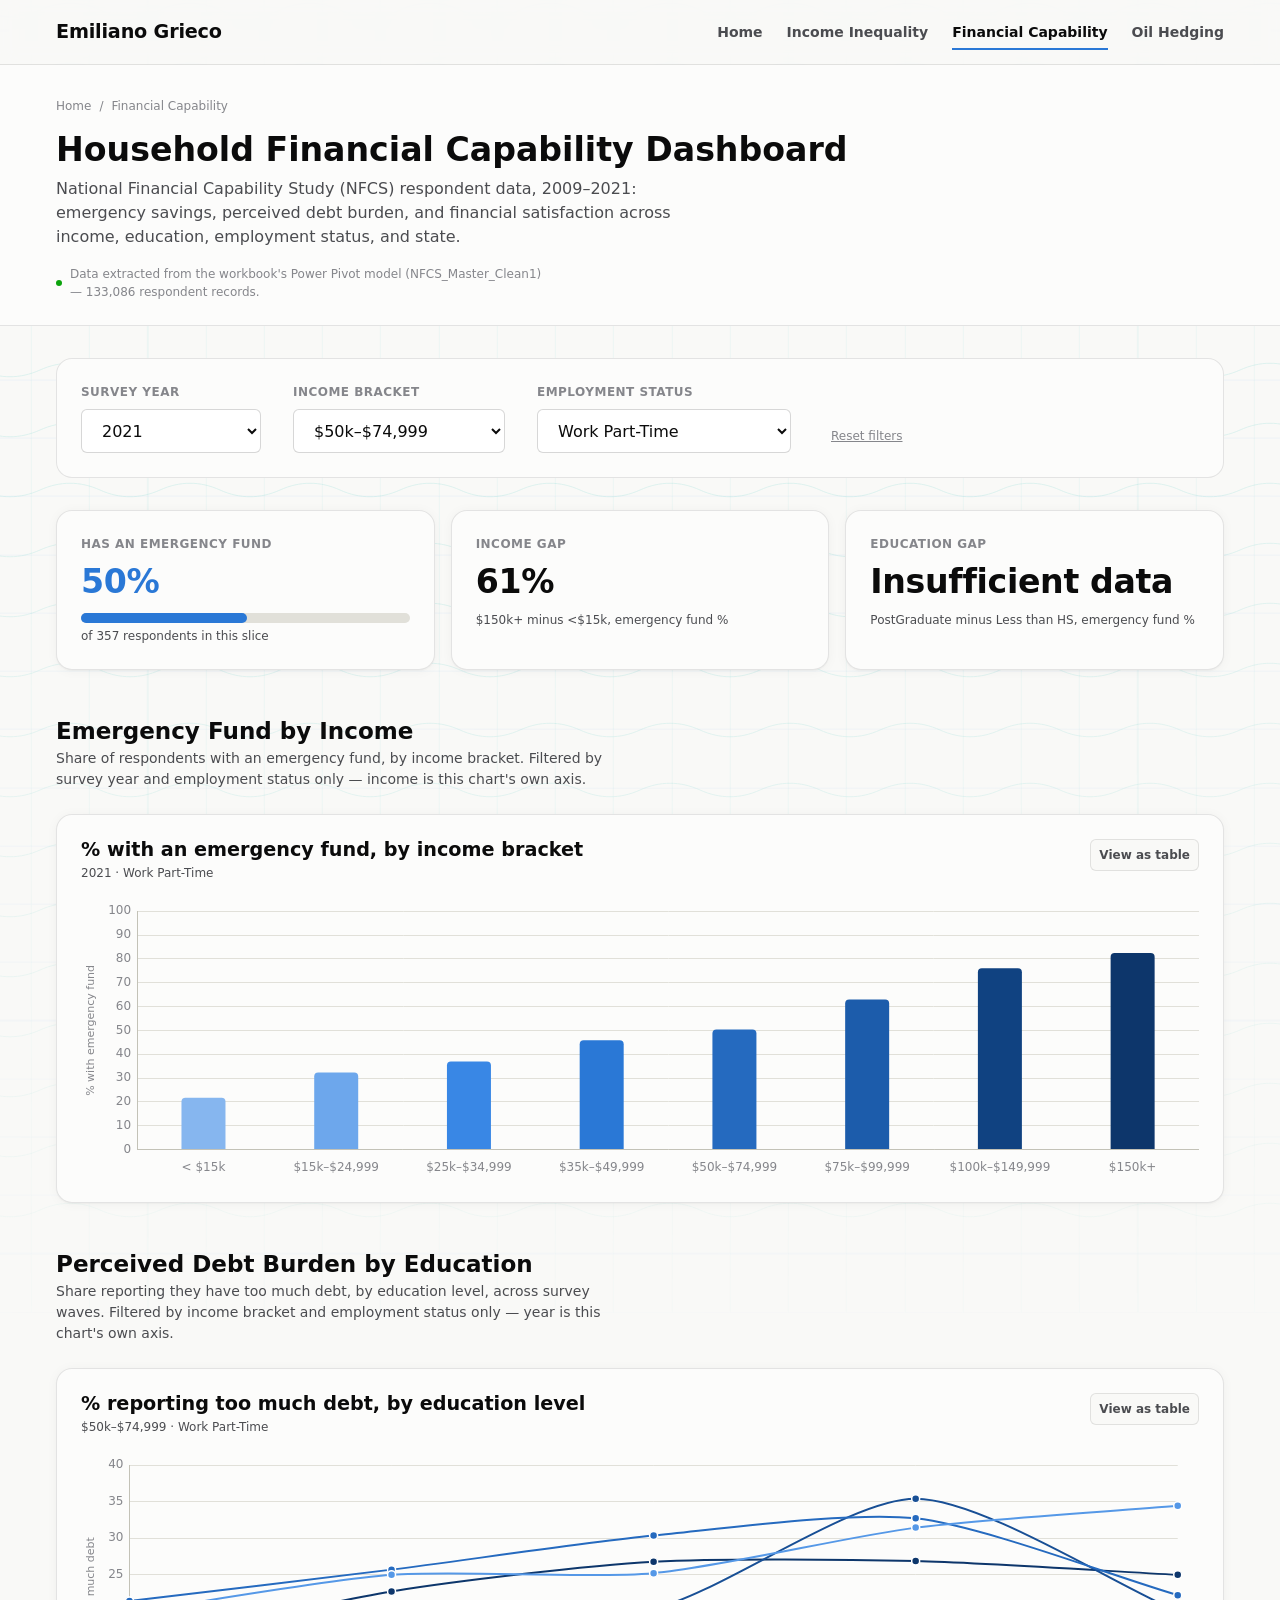
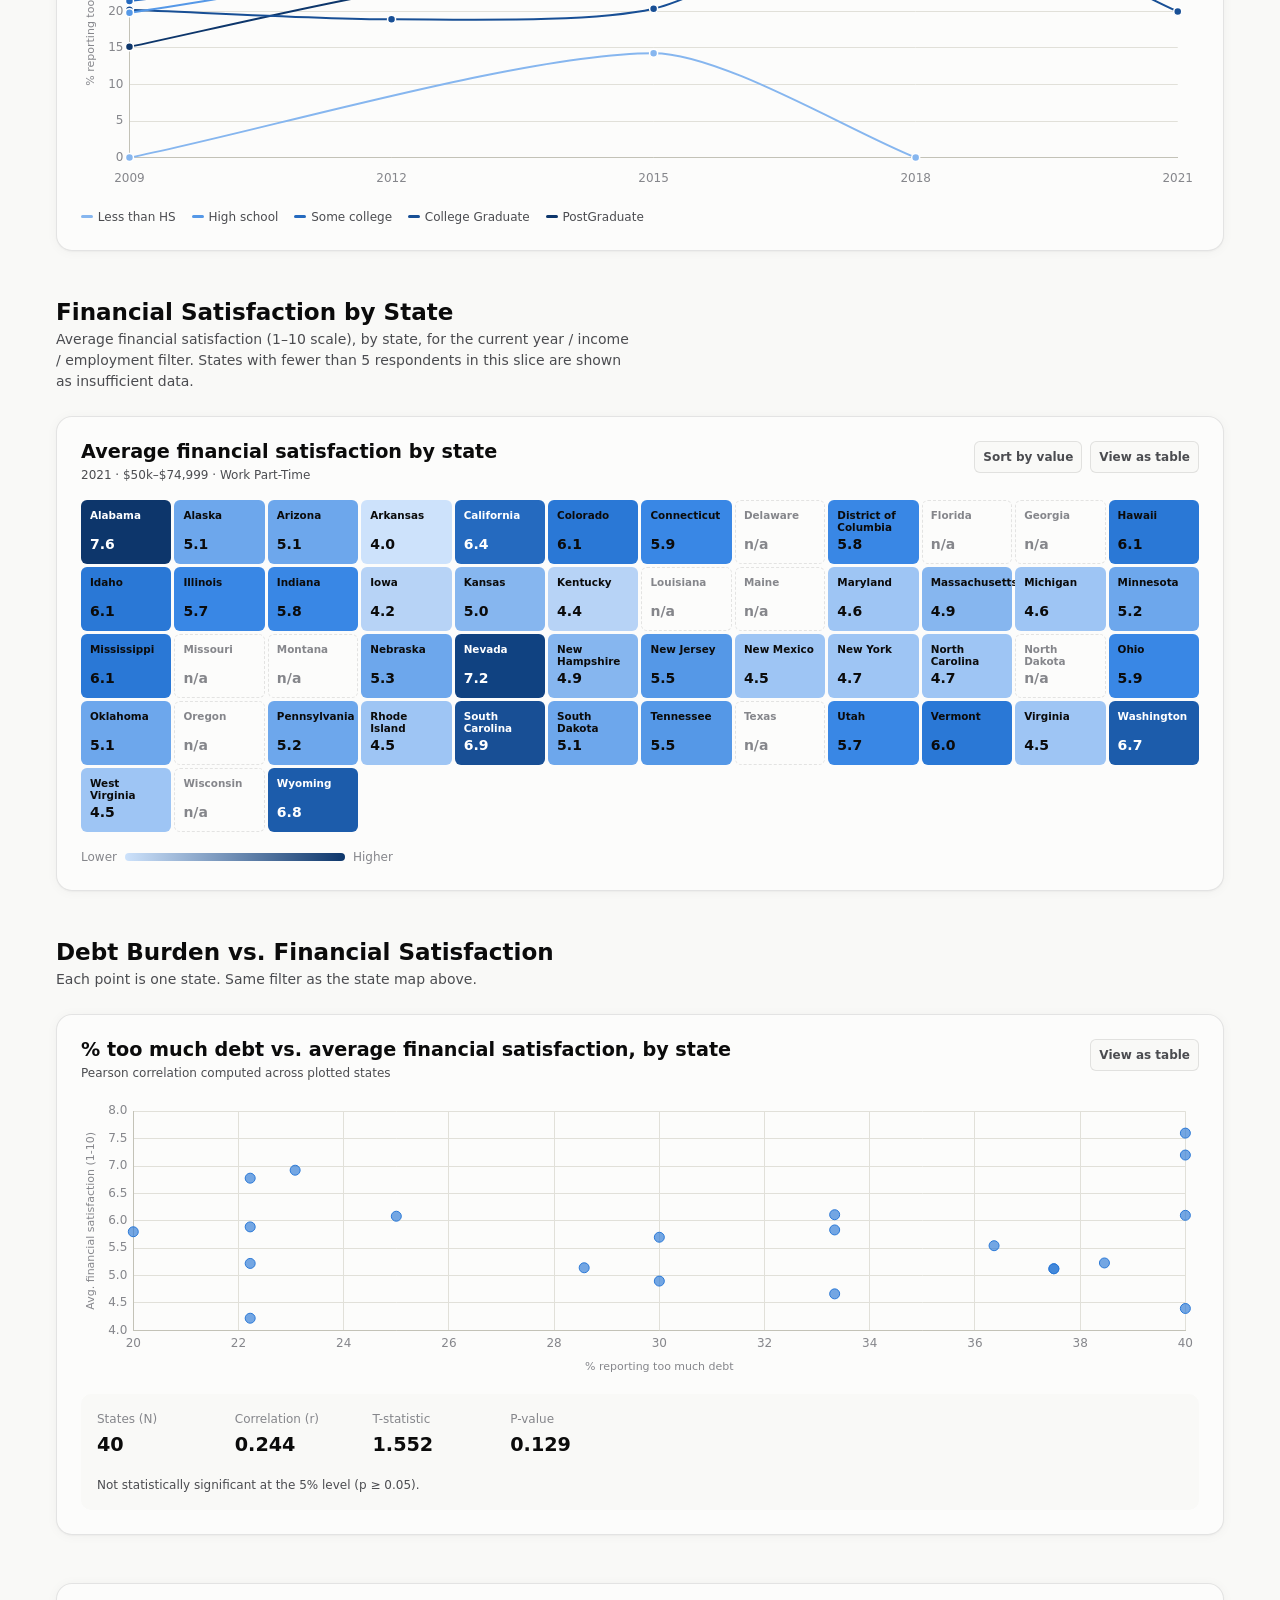
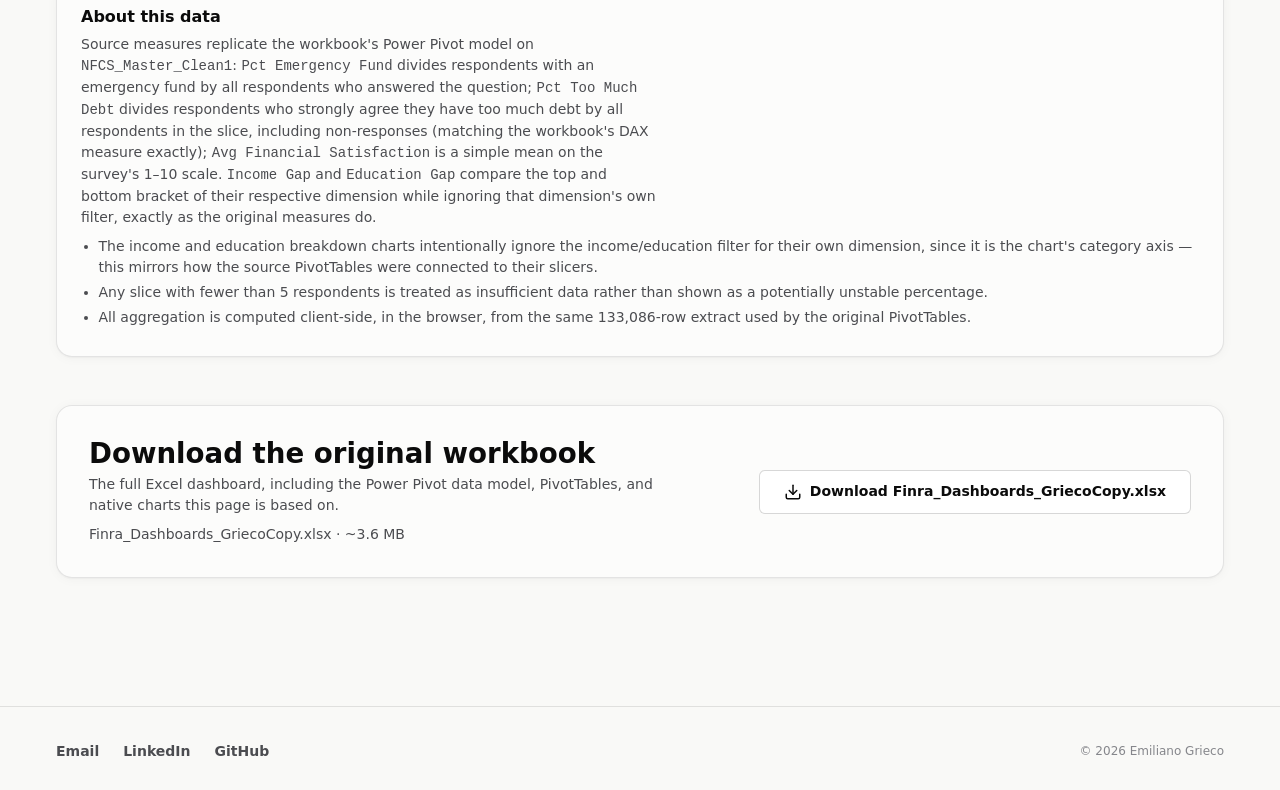
==== commit 9563db4f: "Elevate visual system: semantic colors + ambient wave-grid background Color & hierarchy: - Add seman" ====
--- a/finra/index.html
+++ b/finra/index.html
@@ -217,6 +217,7 @@
     </div>
   </footer>
 
+  <script src="../assets/js/bg.js" defer></script>
   <script src="../assets/js/vendor/chart.umd.js"></script>
   <script src="../assets/js/charts.js"></script>
   <script src="../assets/js/finra.js"></script>
--- a/assets/css/styles.css
+++ b/assets/css/styles.css
@@ -9,10 +9,11 @@
   --surface: #fcfcfb;
   --surface-raised: #ffffff;
 
-  /* Ink */
+  /* Ink (neutral gray ramp — kept free of warm/cream cast so it never
+     competes with the blue accent) */
   --ink-primary: #0b0b0b;
-  --ink-secondary: #52514e;
-  --ink-muted: #898781;
+  --ink-secondary: #4b4c50;
+  --ink-muted: #85868b;
   --ink-on-accent: #ffffff;
 
   /* Structure */
@@ -64,6 +65,47 @@
   --status-serious: #ec835a;
   --status-critical: #d03b3b;
 
+  /* ------------------------------------------------------------------
+     Semantic role tokens — the canonical names for new work. Surface,
+     text and border roles alias the themed primitives above, so they
+     resolve to the correct value in light or dark automatically. The
+     three analytical accents (positive / warning / negative) carry
+     their own per-theme values further down for contrast.
+
+       accent-primary   blue — links, selected states, key metrics,
+                        chart emphasis, interactive controls
+       accent-positive  teal/green — favorable outcomes (used sparingly)
+       accent-warning   amber — analytical insight, interpretation,
+                        warnings, important context
+       accent-negative  red — negative values, losses, risk
+     ------------------------------------------------------------------ */
+  --background-primary: var(--page-bg);
+  --background-secondary: var(--surface);
+  --background-card: var(--surface);
+  --background-card-hover: var(--surface-raised);
+
+  --border-subtle: var(--border);
+  --border-emphasis: var(--border-strong);
+
+  --text-primary: var(--ink-primary);
+  --text-secondary: var(--ink-secondary);
+  --text-muted: var(--ink-muted);
+
+  --accent-primary: var(--accent);
+  --accent-primary-hover: var(--accent-strong);
+
+  /* Light-mode analytical accents (dark values overridden per theme) */
+  --accent-positive: #0f8a63;
+  --accent-warning: #9a6400;
+  --accent-negative: #c62b2b;
+
+  /* Ambient background field — decorative teal/blue "wave grid" over the
+     charcoal page. Carries no information; kept faint so content stays
+     legible. --bg-field-opacity is the light-mode default; dark raises it. */
+  --bg-grid-1: rgba(96, 205, 205, 0.18);   /* teal verticals */
+  --bg-grid-2: rgba(96, 160, 240, 0.17);   /* blue horizontals */
+  --bg-field-opacity: 0.45;
+
   /* Spacing (8px unit, 4px fine) */
   --sp-1: 0.25rem;  /* 4  */
   --sp-2: 0.5rem;   /* 8  */
@@ -107,8 +149,8 @@
     --surface-raised: #201f1e;
 
     --ink-primary: #ffffff;
-    --ink-secondary: #c3c2b7;
-    --ink-muted: #898781;
+    --ink-secondary: #c6c7ca;
+    --ink-muted: #8b8c91;
     --ink-on-accent: #ffffff;
 
     --border: rgba(255, 255, 255, 0.10);
@@ -120,6 +162,12 @@
     --accent-strong: #86b6ef;
     --accent-wash: rgba(57, 135, 229, 0.14);
     --accent-wash-strong: rgba(57, 135, 229, 0.24);
+
+    --accent-positive: #2bb98a;
+    --accent-warning: #f5b53f;
+    --accent-negative: #f0726d;
+
+    --bg-field-opacity: 1;
 
     --series-1: #3987e5;
     --series-2: #008300;
@@ -147,8 +195,8 @@
   --surface: #1a1a19;
   --surface-raised: #201f1e;
   --ink-primary: #ffffff;
-  --ink-secondary: #c3c2b7;
-  --ink-muted: #898781;
+  --ink-secondary: #c6c7ca;
+  --ink-muted: #8b8c91;
   --ink-on-accent: #ffffff;
   --border: rgba(255, 255, 255, 0.10);
   --border-strong: rgba(255, 255, 255, 0.18);
@@ -158,6 +206,10 @@
   --accent-strong: #86b6ef;
   --accent-wash: rgba(57, 135, 229, 0.14);
   --accent-wash-strong: rgba(57, 135, 229, 0.24);
+  --accent-positive: #2bb98a;
+  --accent-warning: #f5b53f;
+  --accent-negative: #f0726d;
+  --bg-field-opacity: 1;
   --series-1: #3987e5;
   --series-2: #008300;
   --series-3: #d55181;
@@ -197,6 +249,53 @@
   overflow-x: hidden;
 }
 
+/* ==========================================================================
+   Ambient background field
+   Two fixed, decorative layers behind all content:
+     body::before  — a perspective grid plane (blueprint lines)
+     body::after   — faint teal sine "waves" over the grid
+   The scroll "warp" is driven entirely by transform on CSS custom properties
+   (--bg-rx / --bg-ty / --bg-wy) set by assets/js/bg.js on rAF, so scrolling
+   only re-composites (no repaint). With no JS, or under reduced-motion, the
+   properties stay at their defaults and the field is simply a static grid.
+   Purely presentational: pointer-events:none, sits at z-index:-1, and every
+   text run renders above it (content panels use solid --surface backgrounds).
+   ========================================================================== */
+body::before,
+body::after {
+  content: "";
+  position: fixed;
+  inset: -25vmax;                 /* oversize so tilt/parallax never bares an edge */
+  z-index: -1;
+  pointer-events: none;
+  opacity: var(--bg-field-opacity, 1);
+  will-change: transform;
+  -webkit-mask-image: radial-gradient(130% 100% at 50% 32%, #000 30%, rgba(0,0,0,0.35) 68%, transparent 100%);
+          mask-image: radial-gradient(130% 100% at 50% 32%, #000 30%, rgba(0,0,0,0.35) 68%, transparent 100%);
+}
+
+/* Grid plane — tilted slightly and warped by scroll via --bg-rx / --bg-ty.
+   Vertical offset wraps at the 52px cell size so parallax stays seamless. */
+body::before {
+  background-image:
+    repeating-linear-gradient(0deg,  var(--bg-grid-2) 0 1px, transparent 1px 52px),
+    repeating-linear-gradient(90deg, var(--bg-grid-1) 0 1px, transparent 1px 52px);
+  transform:
+    perspective(1200px)
+    rotateX(var(--bg-rx, 0deg))
+    translate3d(0, var(--bg-ty, 0px), 0)
+    scale(1.12);
+}
+
+/* Wave overlay — tileable teal sine, drifting vertically with --bg-wy
+   (wrapped to the 60px tile height, so the drift is seamless). */
+body::after {
+  background-image: url("data:image/svg+xml,%3Csvg xmlns='http://www.w3.org/2000/svg' width='120' height='60' viewBox='0 0 120 60'%3E%3Cpath d='M0 30 C 20 21 40 21 60 30 S 100 39 120 30' fill='none' stroke='%2361d1c9' stroke-width='1'/%3E%3C/svg%3E");
+  background-size: 120px 60px;
+  opacity: calc(var(--bg-field-opacity, 1) * 0.4);
+  transform: translate3d(0, var(--bg-wy, 0px), 0);
+}
+
 img, picture, svg { display: block; max-width: 100%; }
 
 h1, h2, h3, h4 { line-height: 1.15; font-weight: 700; text-wrap: balance; }
@@ -682,7 +781,11 @@
   color: var(--ink-secondary);
 }
 
-.stat-value.accent { color: var(--accent); }
+.stat-value.accent { color: var(--accent-primary); }
+/* Signed figures: color carries the sign, and the numeric sign/label
+   carries the same information for anyone who can't perceive the hue. */
+.stat-value.positive { color: var(--accent-positive); }
+.stat-value.negative { color: var(--accent-negative); }
 
 /* ==========================================================================
    Chart cards
@@ -1055,9 +1158,11 @@
 /* ==========================================================================
    Key takeaway callout
    ========================================================================== */
+/* Amber marks analytical interpretation / important context, distinct
+   from the blue used for interactive and metric emphasis. */
 .key-takeaway {
   padding: var(--sp-4) var(--sp-5);
-  border-left: 4px solid var(--accent);
+  border-left: 4px solid var(--accent-warning);
   font-size: var(--fs-sm);
   color: var(--ink-secondary);
 }
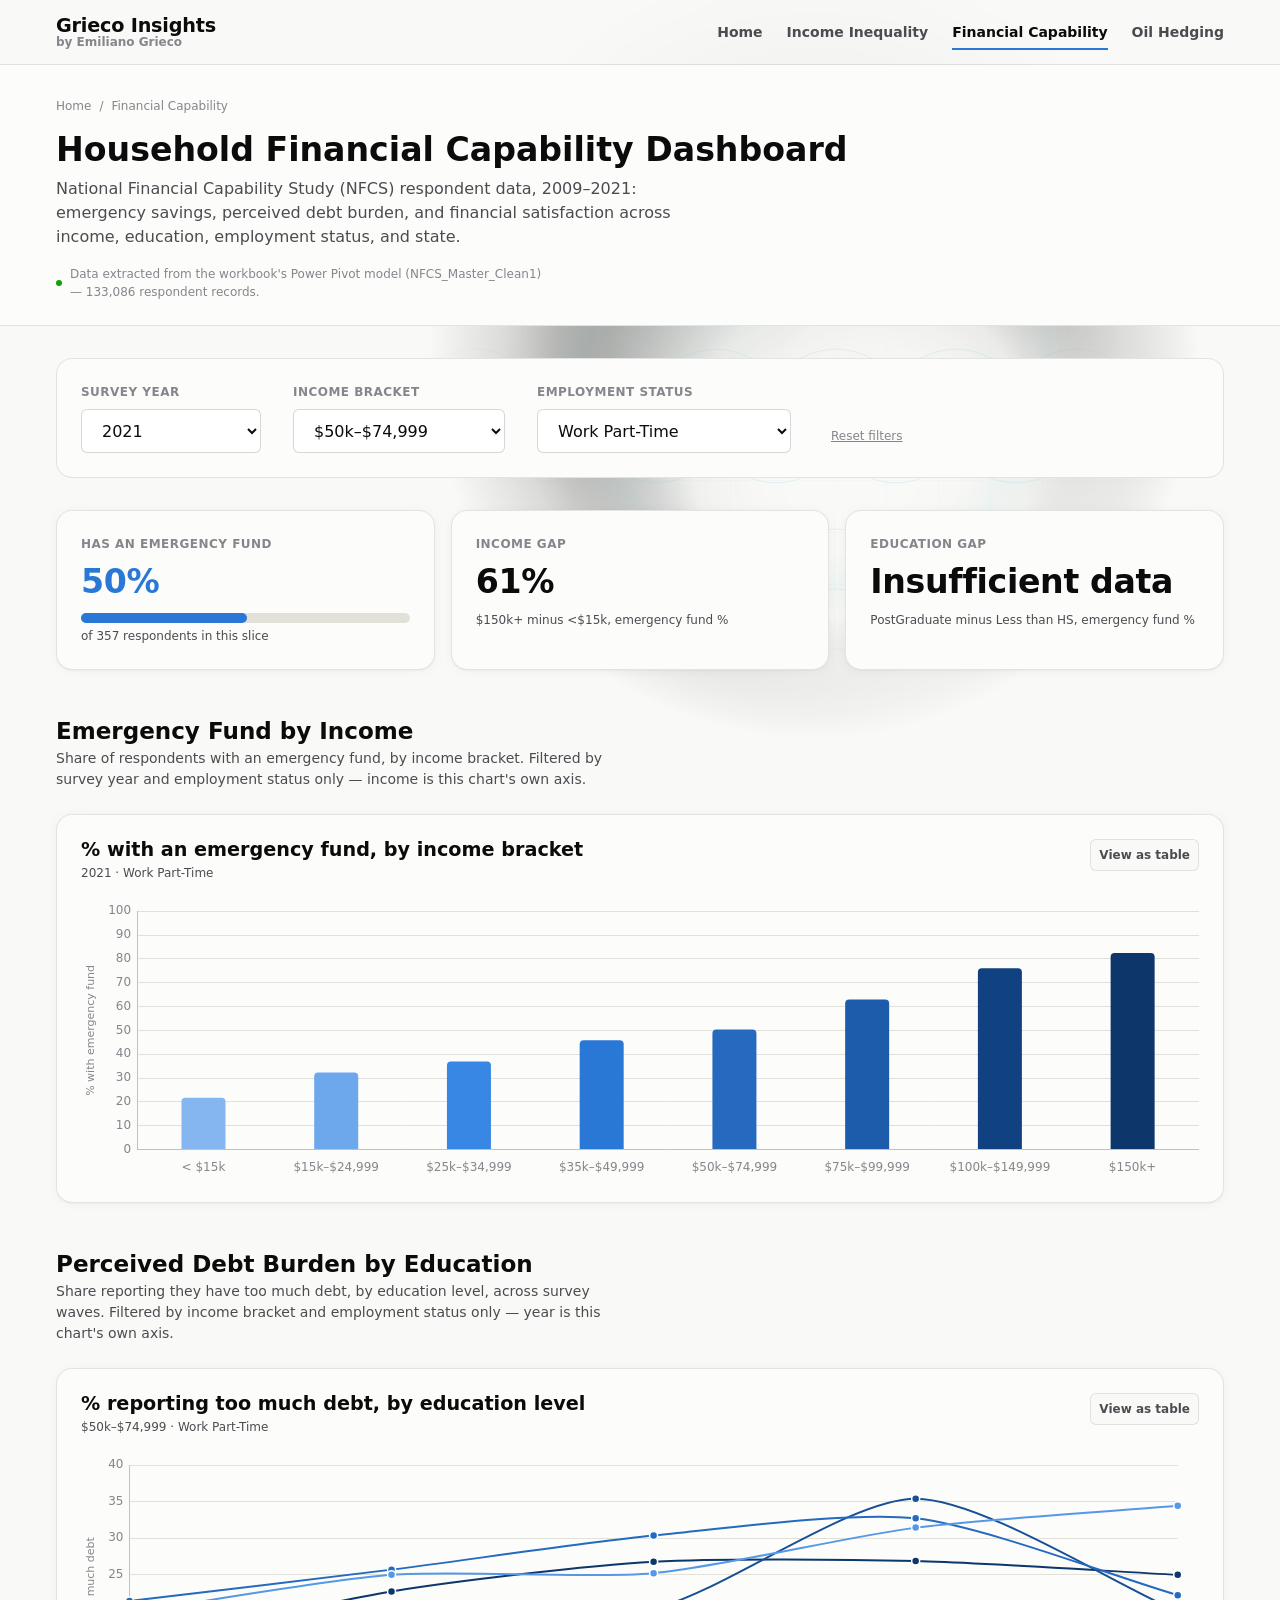
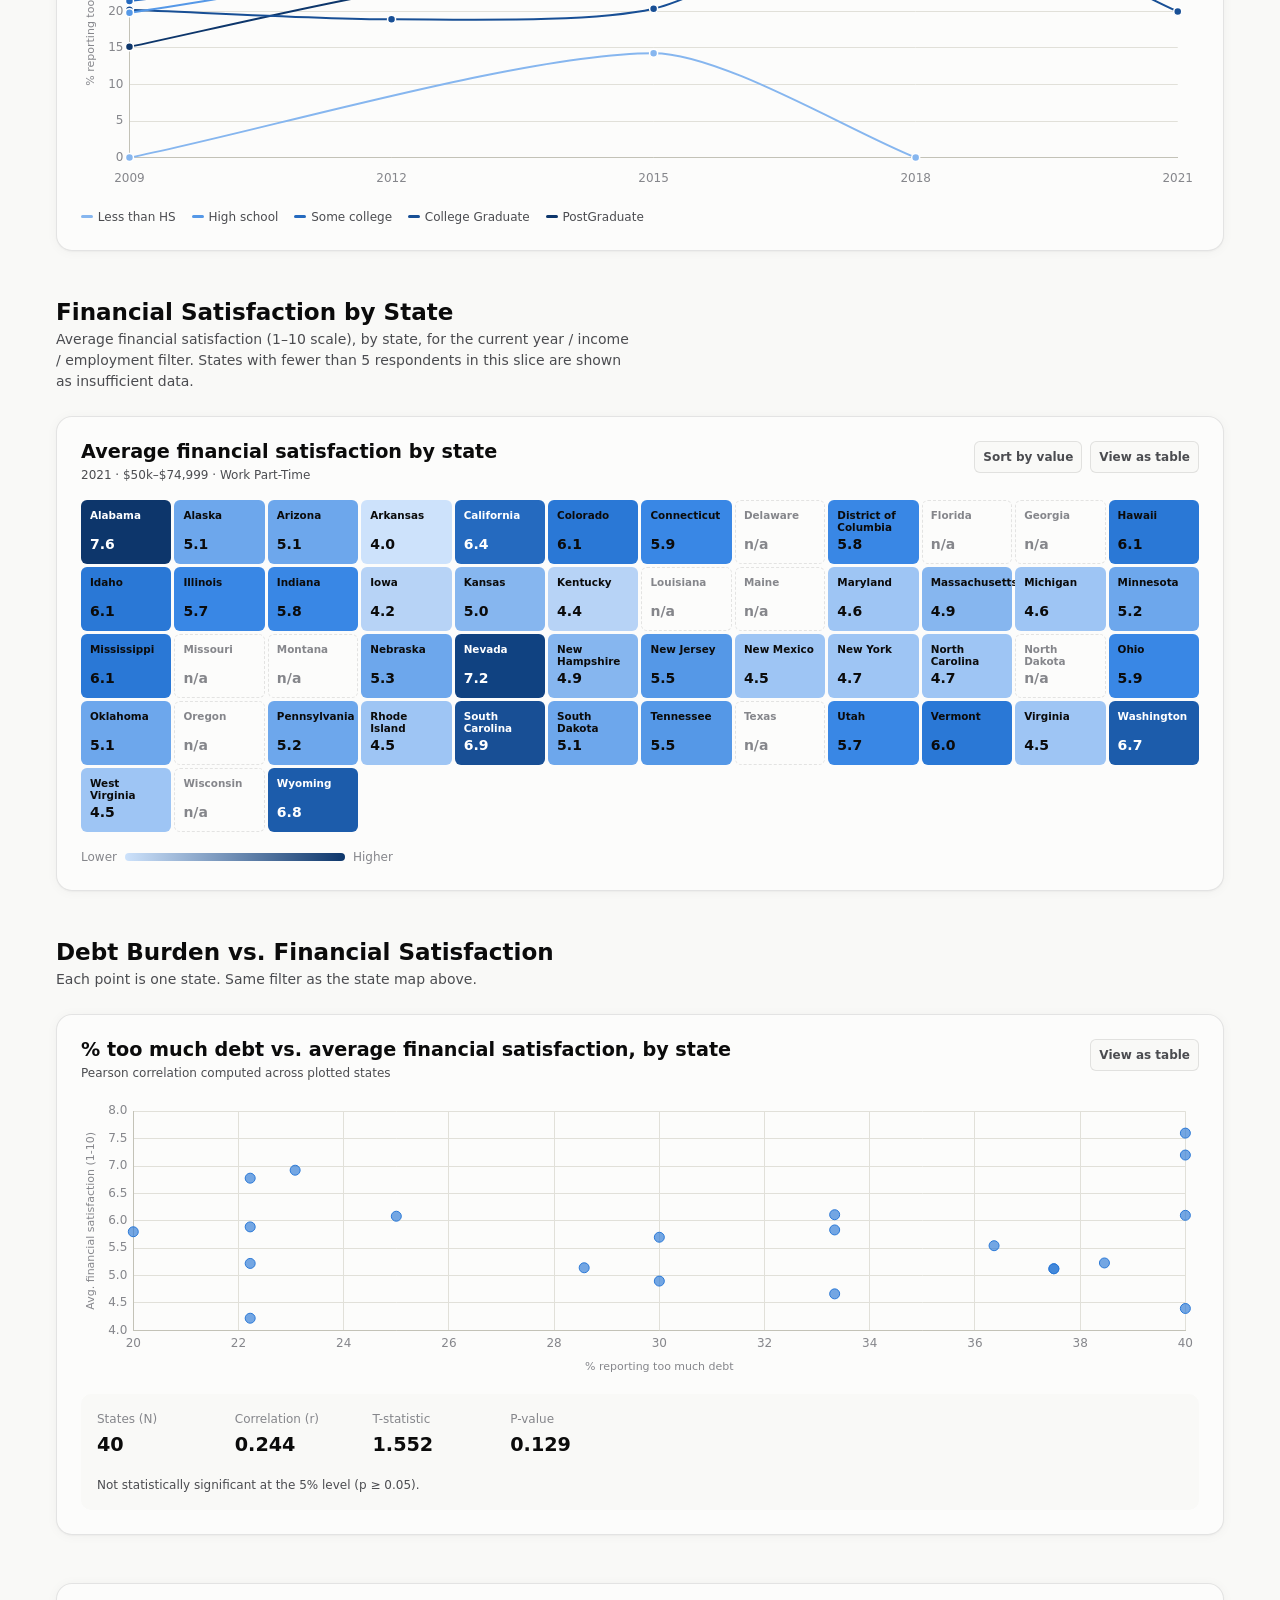
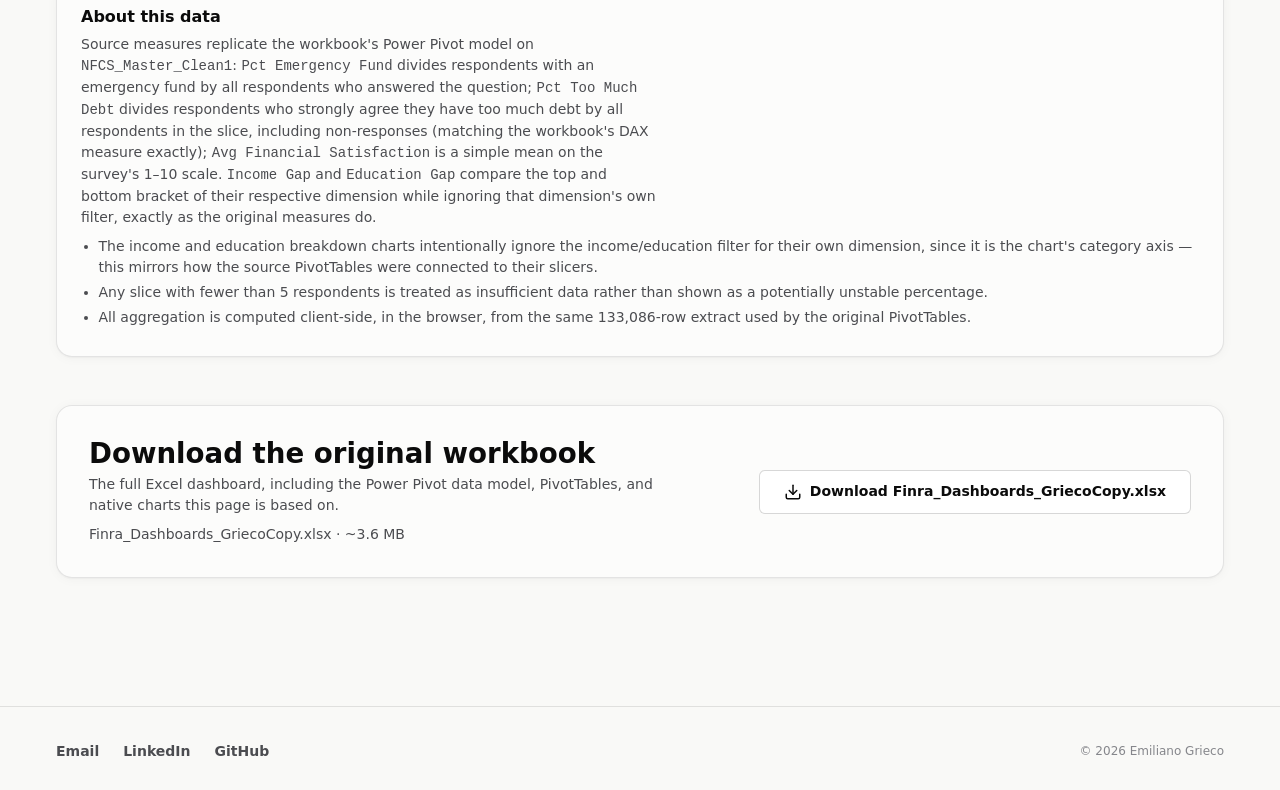
==== commit 548ddee6: "Rebrand to Grieco Insights: client-facing hero, nav, CTAs, shorter takeaway - Navbar brand across al" ====
--- a/finra/index.html
+++ b/finra/index.html
@@ -13,7 +13,10 @@
 
   <header class="site-header">
     <div class="container">
-      <a class="brand" href="../index.html">Emiliano Grieco</a>
+      <a class="brand" href="../index.html">
+        <span class="brand-name">Grieco Insights</span>
+        <span class="brand-by">by Emiliano Grieco</span>
+      </a>
       <nav class="main-nav" aria-label="Primary">
         <ul>
           <li><a href="../index.html">Home</a></li>
--- a/assets/css/styles.css
+++ b/assets/css/styles.css
@@ -102,9 +102,13 @@
   /* Ambient background field — decorative teal/blue "wave grid" over the
      charcoal page. Carries no information; kept faint so content stays
      legible. --bg-field-opacity is the light-mode default; dark raises it. */
-  --bg-grid-1: rgba(96, 205, 205, 0.18);   /* teal verticals */
-  --bg-grid-2: rgba(96, 160, 240, 0.17);   /* blue horizontals */
+  --bg-grid-1: rgba(96, 205, 205, 0.08);    /* teal verticals */
+  --bg-grid-2: rgba(96, 160, 240, 0.075);   /* blue horizontals */
   --bg-field-opacity: 0.45;
+  /* Spherical silhouette shared by both field layers — a contained circle
+     (vmin-bounded so its rounded edge is always visible) sitting right of
+     the hero copy. */
+  --bg-orb-mask: radial-gradient(43vmin 43vmin at 61% 42%, #000 0 60%, rgba(0,0,0,0.35) 80%, transparent 100%);
 
   /* Spacing (8px unit, 4px fine) */
   --sp-1: 0.25rem;  /* 4  */
@@ -251,13 +255,16 @@
 
 /* ==========================================================================
    Ambient background field
-   Two fixed, decorative layers behind all content:
-     body::before  — a perspective grid plane (blueprint lines)
-     body::after   — faint teal sine "waves" over the grid
-   The scroll "warp" is driven entirely by transform on CSS custom properties
-   (--bg-rx / --bg-ty / --bg-wy) set by assets/js/bg.js on rAF, so scrolling
-   only re-composites (no repaint). With no JS, or under reduced-motion, the
-   properties stay at their defaults and the field is simply a static grid.
+   Two fixed, decorative layers behind all content, composed as a shaded
+   "sphere" of grid + waves floating on the charcoal page:
+     body::before  — a faint, near-static blueprint grid, radial-masked into
+                     an orb, shaded (highlight + inner rim) and given a soft
+                     drop-shadow so it reads as a rounded volume with depth.
+     body::after   — faint teal sine "waves" over the orb, drifting very
+                     slowly on their own (time-based, not scroll-driven).
+   The grid carries only a whisper of scroll parallax via --bg-ty (set by
+   assets/js/bg.js on rAF — composite only, no repaint). With no JS or under
+   reduced-motion the grid is fully static and the wave drift freezes.
    Purely presentational: pointer-events:none, sits at z-index:-1, and every
    text run renders above it (content panels use solid --surface backgrounds).
    ========================================================================== */
@@ -265,35 +272,43 @@
 body::after {
   content: "";
   position: fixed;
-  inset: -25vmax;                 /* oversize so tilt/parallax never bares an edge */
+  inset: -12vmax;                 /* room for the drop-shadow + slow wave drift */
   z-index: -1;
   pointer-events: none;
   opacity: var(--bg-field-opacity, 1);
-  will-change: transform;
-  -webkit-mask-image: radial-gradient(130% 100% at 50% 32%, #000 30%, rgba(0,0,0,0.35) 68%, transparent 100%);
-          mask-image: radial-gradient(130% 100% at 50% 32%, #000 30%, rgba(0,0,0,0.35) 68%, transparent 100%);
-}
-
-/* Grid plane — tilted slightly and warped by scroll via --bg-rx / --bg-ty.
-   Vertical offset wraps at the 52px cell size so parallax stays seamless. */
+  /* Circular mask turns the flat grid into an orb; the same mask on both
+     layers keeps grid and waves aligned to one spherical silhouette. */
+  -webkit-mask-image: var(--bg-orb-mask);
+          mask-image: var(--bg-orb-mask);
+}
+
+/* Grid orb — faint blueprint lines, shaded for volume, with a drop-shadow for
+   depth. Near-static: only a small scroll parallax via --bg-ty (pure
+   translate, so the cached drop-shadow just moves rather than re-rendering). */
 body::before {
   background-image:
+    radial-gradient(43vmin 43vmin at 61% 42%, transparent 53%, rgba(128, 228, 224, 0.13) 60%, transparent 67%),
+    radial-gradient(30vmin 30vmin at 53% 31%, rgba(128, 228, 224, 0.20), transparent 62%),
+    radial-gradient(43vmin 43vmin at 64% 50%, transparent 44%, rgba(0, 0, 0, 0.62) 76%),
     repeating-linear-gradient(0deg,  var(--bg-grid-2) 0 1px, transparent 1px 52px),
     repeating-linear-gradient(90deg, var(--bg-grid-1) 0 1px, transparent 1px 52px);
-  transform:
-    perspective(1200px)
-    rotateX(var(--bg-rx, 0deg))
-    translate3d(0, var(--bg-ty, 0px), 0)
-    scale(1.12);
-}
-
-/* Wave overlay — tileable teal sine, drifting vertically with --bg-wy
-   (wrapped to the 60px tile height, so the drift is seamless). */
+  filter: drop-shadow(0 30px 60px rgba(0, 0, 0, 0.62));
+  transform: translate3d(0, var(--bg-ty, 0px), 0);
+  will-change: transform;
+}
+
+/* Wave overlay — tileable teal sine, drifting one tile (60px) over 48s so the
+   loop is seamless. Frozen by the global reduced-motion rule. */
 body::after {
   background-image: url("data:image/svg+xml,%3Csvg xmlns='http://www.w3.org/2000/svg' width='120' height='60' viewBox='0 0 120 60'%3E%3Cpath d='M0 30 C 20 21 40 21 60 30 S 100 39 120 30' fill='none' stroke='%2361d1c9' stroke-width='1'/%3E%3C/svg%3E");
   background-size: 120px 60px;
-  opacity: calc(var(--bg-field-opacity, 1) * 0.4);
-  transform: translate3d(0, var(--bg-wy, 0px), 0);
+  opacity: calc(var(--bg-field-opacity, 1) * 0.38);
+  animation: bg-wave-drift 48s linear infinite;
+  will-change: transform;
+}
+@keyframes bg-wave-drift {
+  from { transform: translate3d(0, 0, 0); }
+  to   { transform: translate3d(0, -60px, 0); }
 }
 
 img, picture, svg { display: block; max-width: 100%; }
@@ -400,13 +415,23 @@
 }
 
 .brand {
+  display: inline-flex;
+  flex-direction: column;
+  line-height: 1.12;
+  color: var(--ink-primary);
+  text-decoration: none;
+}
+.brand-name {
   font-weight: 700;
   font-size: var(--fs-md);
-  color: var(--ink-primary);
-  text-decoration: none;
   letter-spacing: -0.01em;
 }
-.brand:hover { color: var(--ink-primary); }
+.brand-by {
+  font-weight: 600;
+  font-size: var(--fs-xs);
+  color: var(--ink-muted);
+}
+.brand:hover .brand-name { color: var(--accent); }
 
 .main-nav ul {
   display: flex;
@@ -579,12 +604,87 @@
   gap: var(--sp-1);
 }
 
+/* Featured project — the primary call to attention. Accent border + a faint
+   accent wash + a badge lift it above the other cards without changing size. */
+.project-card.featured {
+  border-color: var(--accent);
+  /* Accent wash kept in the bottom-right corner so the accent-colored badge
+     and kicker sit on the plain surface and keep their contrast. */
+  background:
+    radial-gradient(125% 120% at 100% 108%, var(--accent-wash) 0%, transparent 55%),
+    var(--surface);
+}
+.project-card.featured:hover { border-color: var(--accent-strong); }
+
+.featured-badge {
+  display: inline-flex;
+  align-items: center;
+  gap: 0.35em;
+  align-self: flex-start;
+  font-size: var(--fs-xs);
+  font-weight: 700;
+  text-transform: uppercase;
+  letter-spacing: 0.06em;
+  color: var(--accent);
+  background: transparent;
+  border: 1px solid var(--accent);
+  padding: 0.2rem var(--sp-2);
+  border-radius: 999px;
+}
+.featured-badge svg { flex-shrink: 0; }
+
+/* Locked slot — an honest placeholder for an upcoming project. It is a plain
+   <div> (not a link), styled distinctly so it never reads as clickable. */
+.project-card--locked {
+  cursor: default;
+  border-style: dashed;
+  border-color: var(--border-strong);
+  box-shadow: none;
+}
+.project-card--locked:hover { border-color: var(--border-strong); transform: none; }
+.project-card--locked .project-card-kicker { color: var(--ink-muted); }
+.project-card--locked h3 { color: var(--ink-secondary); }
+.project-card--locked p { color: var(--ink-muted); }
+.locked-cta {
+  margin-top: auto;
+  font-weight: 700;
+  font-size: var(--fs-sm);
+  color: var(--ink-muted);
+  display: inline-flex;
+  align-items: center;
+  gap: var(--sp-1);
+}
+.lock-icon { flex-shrink: 0; }
+
 /* ==========================================================================
    Hero
    ========================================================================== */
 .hero {
   padding-block: var(--sp-7) var(--sp-6);
-}
+  position: relative;
+  isolation: isolate;
+}
+
+/* Dark gradient scrim behind the hero text: anchors dark at the left where
+   the copy sits and fades out to the right, letting the grid orb show through
+   the open side while keeping the text on a deep, high-contrast ground. */
+.hero::before {
+  content: "";
+  position: absolute;
+  /* No bottom/heavy bleed: because .hero is positioned it paints above the
+     following (static) section, so a downward bleed would dim that heading. */
+  inset: -16% -28% 0 -42%;
+  z-index: -1;
+  pointer-events: none;
+  background: radial-gradient(75% 125% at 22% 42%,
+    rgba(5, 7, 10, 0.92) 0%,
+    rgba(5, 7, 10, 0.6) 42%,
+    rgba(5, 7, 10, 0) 72%);
+}
+@media (prefers-color-scheme: light) {
+  :root:where(:not([data-theme="dark"])) .hero::before { display: none; }
+}
+:root[data-theme="light"] .hero::before { display: none; }
 
 .hero-kicker {
   font-size: var(--fs-sm);
@@ -595,7 +695,7 @@
   margin-bottom: var(--sp-2);
 }
 
-.hero h1 { max-width: 18ch; }
+.hero h1 { max-width: 22ch; }
 
 .hero-bio {
   margin-top: var(--sp-4);
@@ -1169,6 +1269,29 @@
 .key-takeaway h2 { font-size: var(--fs-lg); color: var(--ink-primary); margin-bottom: var(--sp-3); }
 .key-takeaway p { max-width: none; margin-bottom: var(--sp-3); }
 .key-takeaway p:last-of-type { margin-bottom: 0; }
+.takeaway-more { margin-top: var(--sp-2); }
+.takeaway-more summary {
+  cursor: pointer;
+  display: inline-flex;
+  align-items: center;
+  gap: var(--sp-1);
+  font-weight: 700;
+  font-size: var(--fs-sm);
+  color: var(--accent);
+  list-style: none;
+  padding: var(--sp-1) 0;
+  min-height: 32px;
+}
+.takeaway-more summary::-webkit-details-marker { display: none; }
+.takeaway-more summary::after {
+  content: "▾";
+  font-size: 0.8em;
+  transition: transform var(--transition-fast);
+}
+.takeaway-more[open] summary::after { transform: rotate(180deg); }
+.takeaway-more summary:hover { color: var(--accent-strong); }
+.takeaway-more[open] summary { margin-bottom: var(--sp-2); }
+
 .key-takeaway .takeaway-sources {
   margin-top: var(--sp-3);
   font-size: var(--fs-xs);
